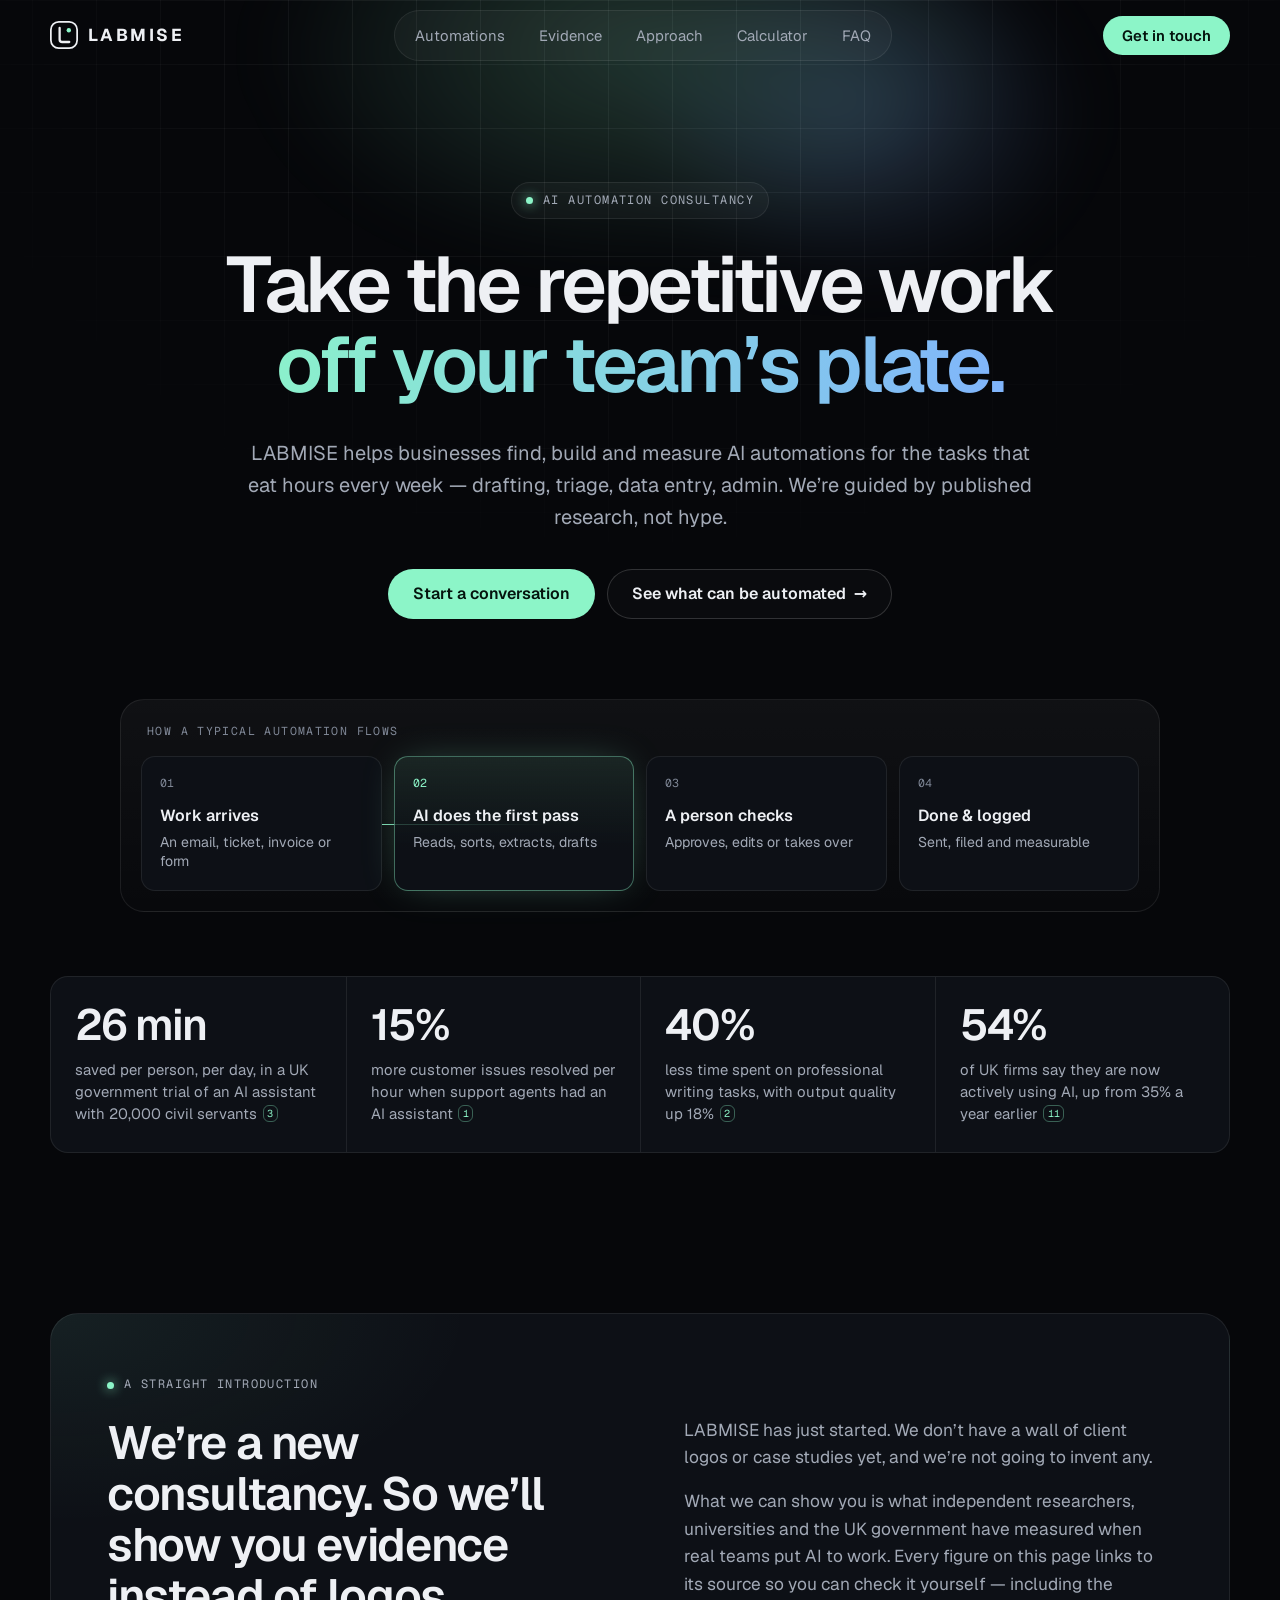
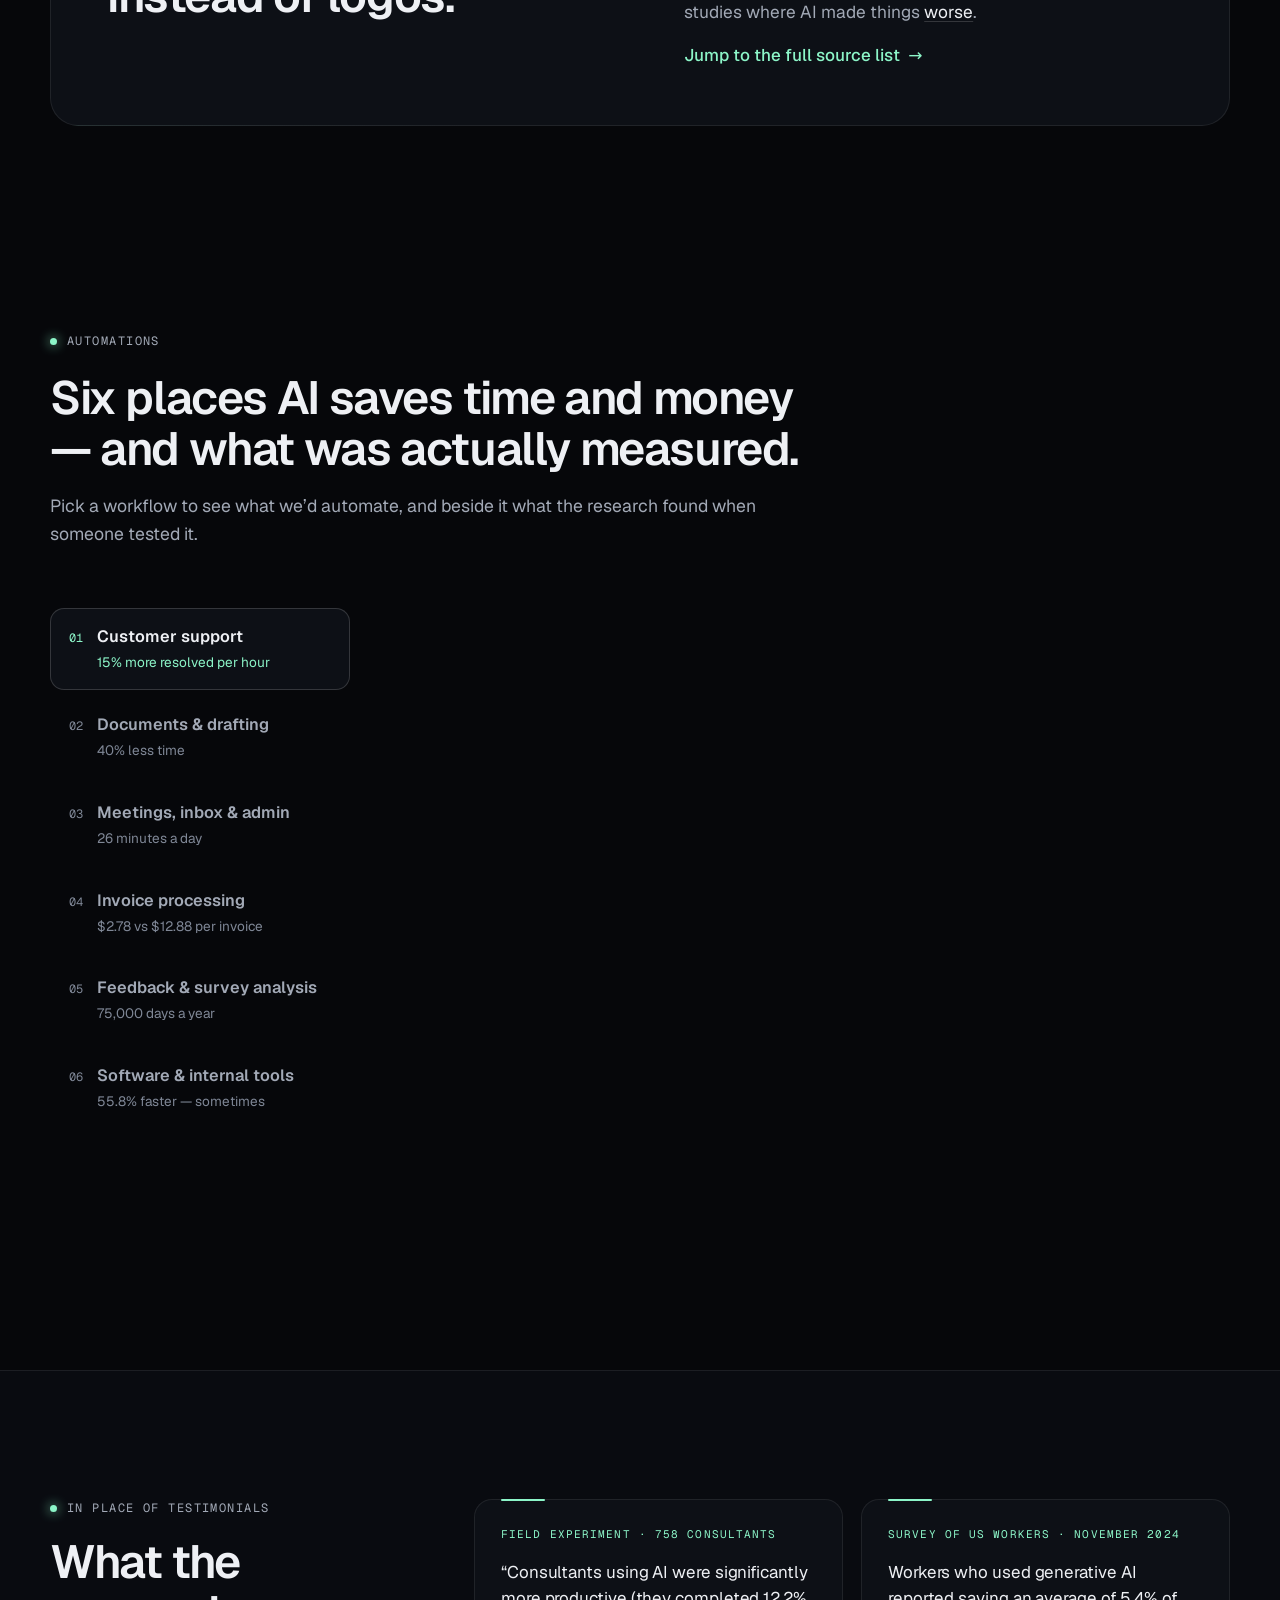
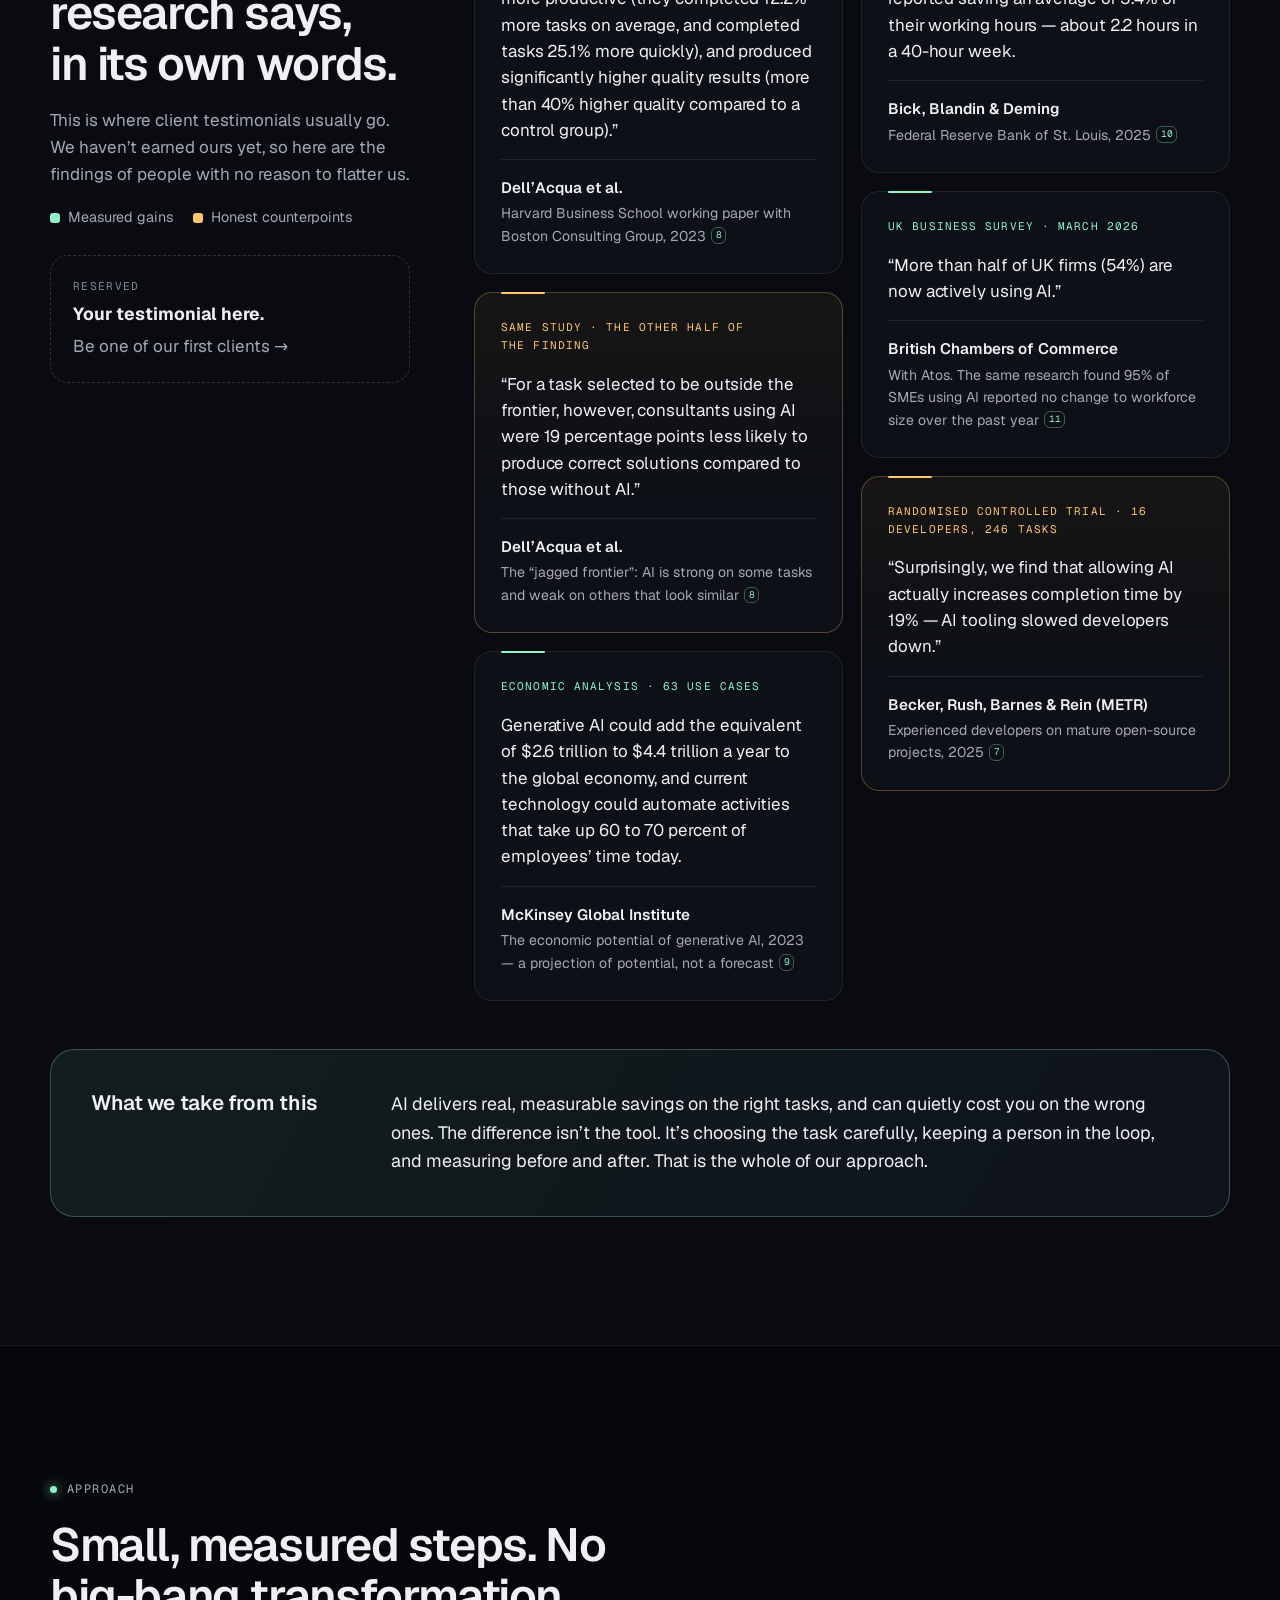
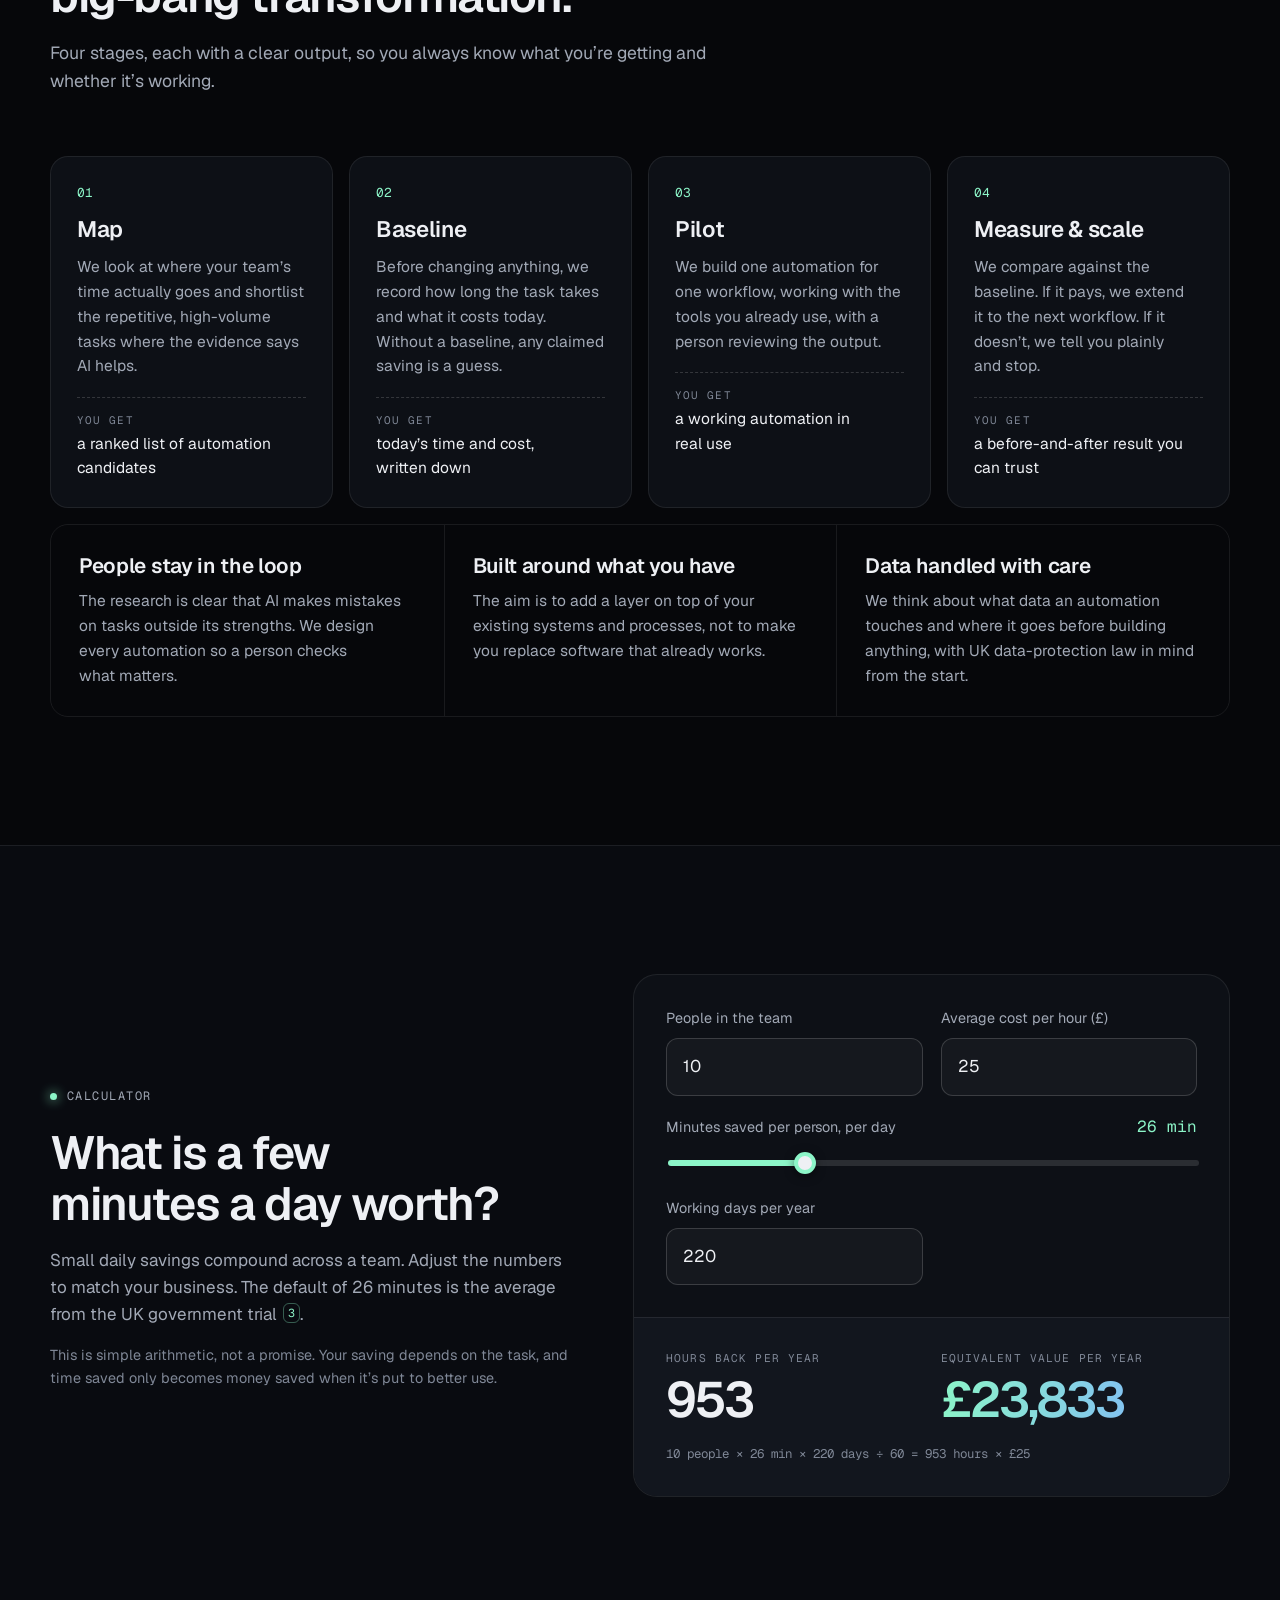
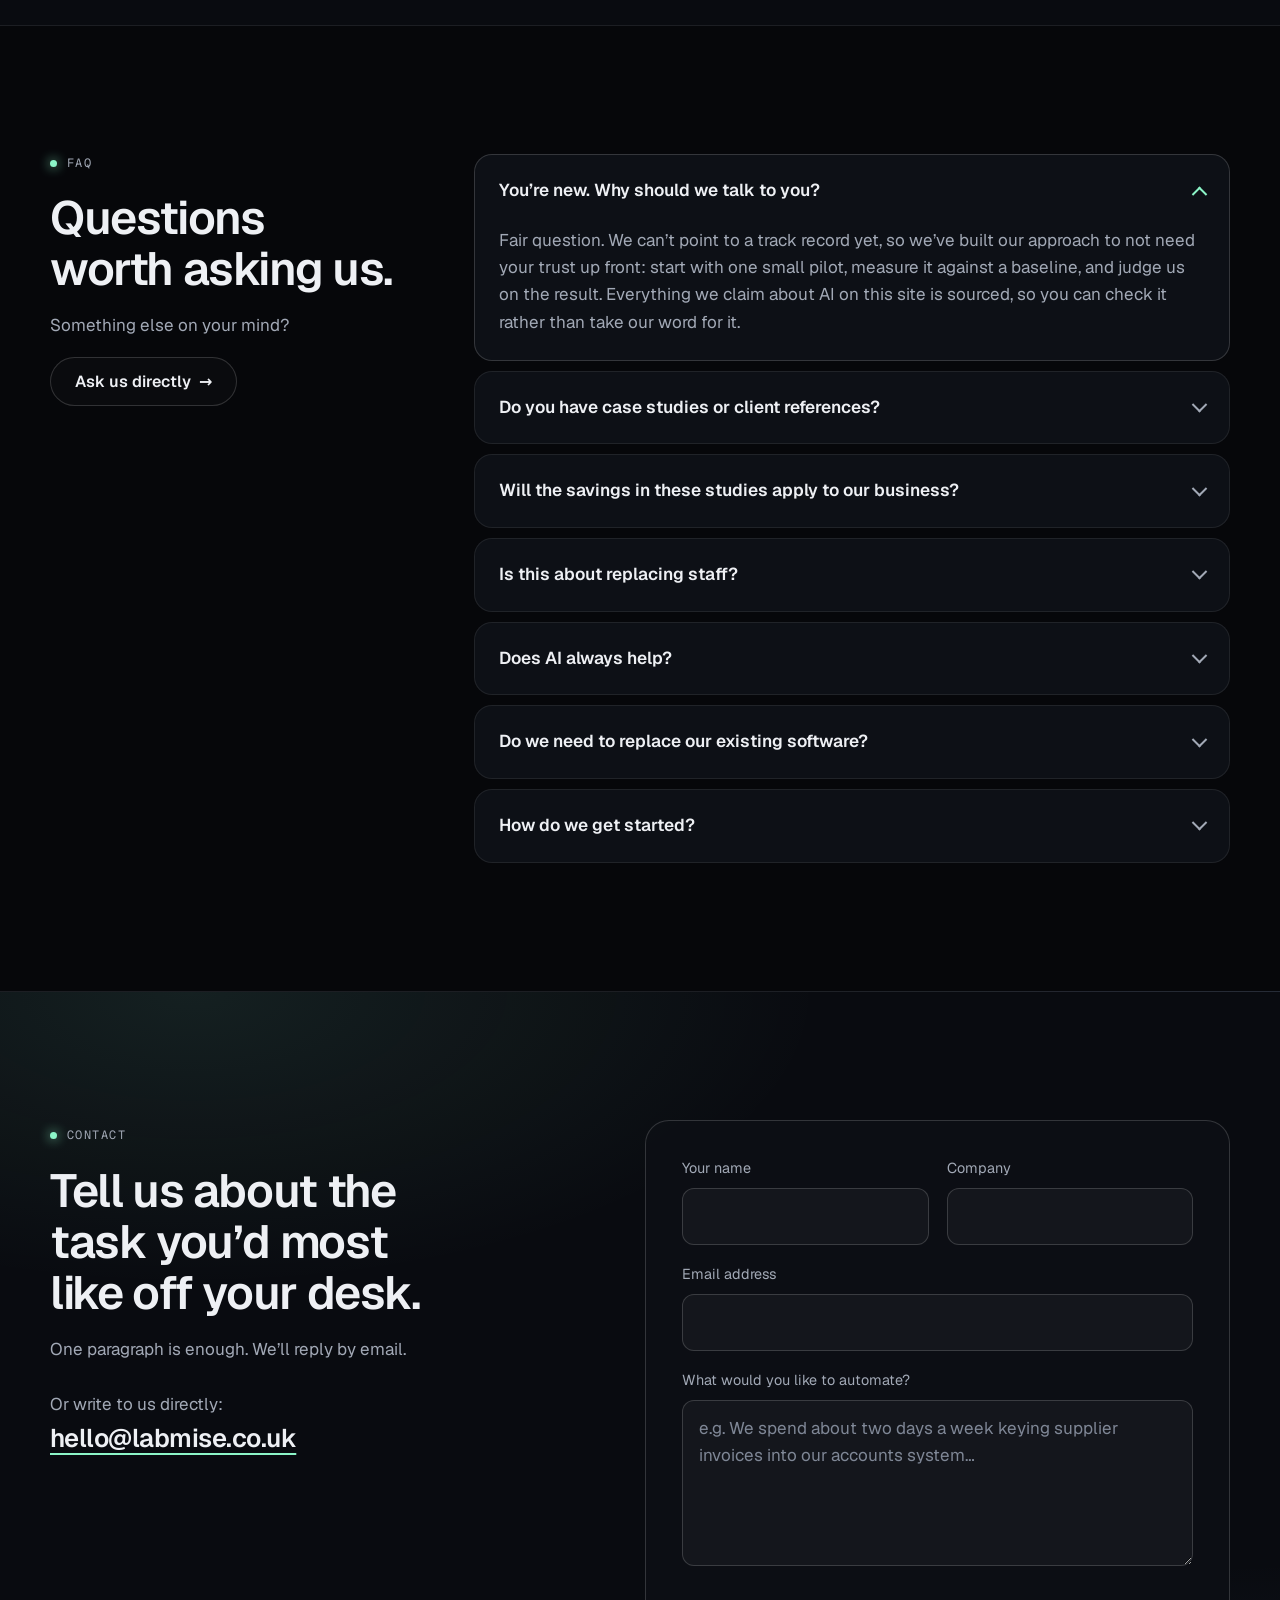
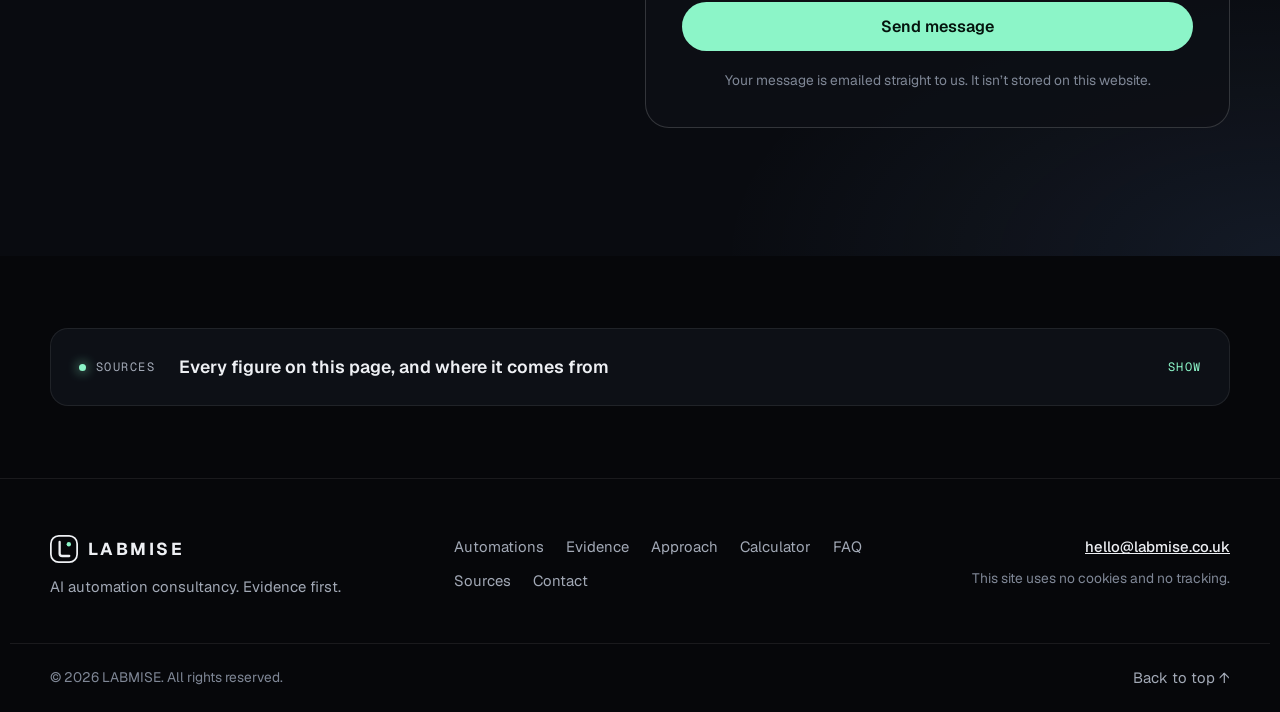
==== public/index.html @ c43495d3 "Deploy on Cloudflare Workers with a working contact form Move the site into public/, add a Worker th" ====
<!doctype html>
<html lang="en-GB" class="no-js">
<head>
  <meta charset="utf-8">
  <meta name="viewport" content="width=device-width, initial-scale=1">
  <title>LABMISE — AI automation consultancy</title>
  <meta name="description" content="LABMISE helps businesses find, build and measure AI automations for repetitive work. A new consultancy, guided by published research rather than hype.">
  <link rel="canonical" href="https://labmise.co.uk/">
  <meta name="theme-color" content="#06070a">

  <meta property="og:type" content="website">
  <meta property="og:site_name" content="LABMISE">
  <meta property="og:title" content="LABMISE — AI automation consultancy">
  <meta property="og:description" content="Find, build and measure AI automations for the repetitive work that slows your team down. Every figure on the site is linked to its source.">
  <meta property="og:url" content="https://labmise.co.uk/">
  <meta property="og:image" content="https://labmise.co.uk/assets/img/og.png">
  <meta name="twitter:card" content="summary_large_image">

  <link rel="icon" href="favicon.svg" type="image/svg+xml">
  <link rel="preload" href="assets/fonts/geist-latin-wght-normal.woff2" as="font" type="font/woff2" crossorigin>
  <link rel="stylesheet" href="assets/css/styles.css">
  <script>document.documentElement.className = 'js';</script>

  <script type="application/ld+json">
  {
    "@context": "https://schema.org",
    "@type": "ProfessionalService",
    "name": "LABMISE",
    "url": "https://labmise.co.uk/",
    "description": "AI automation consultancy.",
    "email": "hello@labmise.co.uk"
  }
  </script>
</head>
<body>
  <a class="skip" href="#main">Skip to content</a>

  <!-- ============ NAV ============ -->
  <header class="nav" id="top">
    <div class="nav__inner">
      <a class="logo" href="#top" aria-label="LABMISE home">
        <svg class="logo__mark" viewBox="0 0 32 32" aria-hidden="true">
          <rect x="1" y="1" width="30" height="30" rx="9" fill="none" stroke="currentColor" stroke-width="2"/>
          <path d="M11 8v13a3 3 0 0 0 3 3h8" fill="none" stroke="currentColor" stroke-width="2.6" stroke-linecap="round"/>
          <circle cx="21.5" cy="10.5" r="2.5" class="logo__dot"/>
        </svg>
        <span class="logo__word">LABMISE</span>
      </a>

      <nav class="nav__links" id="nav-links" aria-label="Main">
        <a href="#automations">Automations</a>
        <a href="#evidence">Evidence</a>
        <a href="#approach">Approach</a>
        <a href="#calculator">Calculator</a>
        <a href="#faq">FAQ</a>
        <a href="#book" data-booking-only hidden>Book a call</a>
        <a class="nav__cta-mobile" href="#contact">Get in touch</a>
      </nav>

      <a class="btn btn--primary btn--sm nav__cta" href="#contact">Get in touch</a>
      <button class="nav__toggle" type="button" aria-expanded="false" aria-controls="nav-links" aria-label="Open menu">
        <span></span><span></span>
      </button>
    </div>
  </header>

  <main id="main">

    <!-- ============ HERO ============ -->
    <section class="hero">
      <div class="hero__bg" aria-hidden="true">
        <div class="hero__grid"></div>
        <div class="hero__glow"></div>
      </div>

      <div class="wrap hero__content">
        <p class="eyebrow eyebrow--pill"><span class="dot"></span>AI automation consultancy</p>
        <h1>Take the repetitive work <span class="grad">off your team’s plate.</span></h1>
        <p class="hero__lede">LABMISE helps businesses find, build and measure AI automations for the tasks that eat hours every week — drafting, triage, data entry, admin. We’re guided by published research, not hype.</p>
        <div class="hero__actions">
          <a class="btn btn--primary" href="#contact">Start a conversation</a>
          <a class="btn btn--ghost" href="#automations">See what can be automated <span aria-hidden="true">→</span></a>
        </div>

        <!-- Concept diagram, not a product screenshot -->
        <figure class="flow" aria-label="How a typical automation flows">
          <figcaption class="flow__cap">How a typical automation flows</figcaption>
          <ol class="flow__steps">
            <li class="flow__step"><span class="flow__n">01</span><strong>Work arrives</strong><span>An email, ticket, invoice or form</span></li>
            <li class="flow__step flow__step--ai"><span class="flow__n">02</span><strong>AI does the first pass</strong><span>Reads, sorts, extracts, drafts</span></li>
            <li class="flow__step"><span class="flow__n">03</span><strong>A person checks</strong><span>Approves, edits or takes over</span></li>
            <li class="flow__step"><span class="flow__n">04</span><strong>Done &amp; logged</strong><span>Sent, filed and measurable</span></li>
          </ol>
        </figure>
      </div>

      <div class="wrap">
        <dl class="stats">
          <div class="stat">
            <dt>26 min</dt>
            <dd>saved per person, per day, in a UK government trial of an AI assistant with 20,000 civil servants <a class="ref" href="#src-3" aria-label="Source 3">3</a></dd>
          </div>
          <div class="stat">
            <dt>15%</dt>
            <dd>more customer issues resolved per hour when support agents had an AI assistant <a class="ref" href="#src-1" aria-label="Source 1">1</a></dd>
          </div>
          <div class="stat">
            <dt>40%</dt>
            <dd>less time spent on professional writing tasks, with output quality up 18% <a class="ref" href="#src-2" aria-label="Source 2">2</a></dd>
          </div>
          <div class="stat">
            <dt>54%</dt>
            <dd>of UK firms say they are now actively using AI, up from 35% a year earlier <a class="ref" href="#src-11" aria-label="Source 11">11</a></dd>
          </div>
        </dl>
      </div>
    </section>

    <!-- ============ HONEST INTRO ============ -->
    <section class="section section--tight" id="about">
      <div class="wrap">
        <div class="honest reveal">
          <p class="eyebrow"><span class="dot"></span>A straight introduction</p>
          <div class="honest__grid">
            <h2>We’re a new consultancy. So we’ll show you evidence instead of logos.</h2>
            <div class="honest__body">
              <p>LABMISE has just started. We don’t have a wall of client logos or case studies yet, and we’re not going to invent any.</p>
              <p>What we can show you is what independent researchers, universities and the UK government have measured when real teams put AI to work. Every figure on this page links to its source so you can check it yourself — including the studies where AI made things <em>worse</em>.</p>
              <a class="link-arrow" href="#sources">Jump to the full source list <span aria-hidden="true">→</span></a>
            </div>
          </div>
        </div>
      </div>
    </section>

    <!-- ============ AUTOMATIONS ============ -->
    <section class="section" id="automations">
      <div class="wrap">
        <header class="section__head reveal">
          <p class="eyebrow"><span class="dot"></span>Automations</p>
          <h2>Six places AI saves time and money — and what was actually measured.</h2>
          <p class="section__sub">Pick a workflow to see what we’d automate, and beside it what the research found when someone tested it.</p>
        </header>

        <div class="tabs reveal" data-tabs>
          <div class="tabs__list" role="tablist" aria-label="Automations">
            <button class="tab" role="tab" id="tab-support" aria-controls="panel-support" aria-selected="true">
              <span class="tab__n">01</span><span class="tab__t">Customer support</span><span class="tab__s">15% more resolved per hour</span>
            </button>
            <button class="tab" role="tab" id="tab-writing" aria-controls="panel-writing" aria-selected="false" tabindex="-1">
              <span class="tab__n">02</span><span class="tab__t">Documents &amp; drafting</span><span class="tab__s">40% less time</span>
            </button>
            <button class="tab" role="tab" id="tab-admin" aria-controls="panel-admin" aria-selected="false" tabindex="-1">
              <span class="tab__n">03</span><span class="tab__t">Meetings, inbox &amp; admin</span><span class="tab__s">26 minutes a day</span>
            </button>
            <button class="tab" role="tab" id="tab-finance" aria-controls="panel-finance" aria-selected="false" tabindex="-1">
              <span class="tab__n">04</span><span class="tab__t">Invoice processing</span><span class="tab__s">$2.78 vs $12.88 per invoice</span>
            </button>
            <button class="tab" role="tab" id="tab-feedback" aria-controls="panel-feedback" aria-selected="false" tabindex="-1">
              <span class="tab__n">05</span><span class="tab__t">Feedback &amp; survey analysis</span><span class="tab__s">75,000 days a year</span>
            </button>
            <button class="tab" role="tab" id="tab-software" aria-controls="panel-software" aria-selected="false" tabindex="-1">
              <span class="tab__n">06</span><span class="tab__t">Software &amp; internal tools</span><span class="tab__s">55.8% faster — sometimes</span>
            </button>
          </div>

          <div class="tabs__panels">

            <!-- 01 Support -->
            <article class="panel" role="tabpanel" id="panel-support" aria-labelledby="tab-support">
              <div class="panel__main">
                <h3>Support triage &amp; reply drafting</h3>
                <p>Incoming tickets and emails are sorted, routed to the right person and paired with a suggested reply drawn from your own knowledge base and past resolutions. Your agent reviews it and presses send.</p>
                <h4>What gets automated</h4>
                <ul class="ticks">
                  <li>Categorising and prioritising new tickets</li>
                  <li>Drafting replies from your documentation and previous answers</li>
                  <li>Summarising long threads when a case is handed over</li>
                  <li>Flagging anything that needs a human straight away</li>
                </ul>
                <h4>Where the saving comes from</h4>
                <p>More issues closed per hour by the same team, and new starters reaching the standard of experienced colleagues sooner, because the system surfaces what your best people already know.</p>
              </div>
              <aside class="evidence" aria-label="Research evidence">
                <p class="evidence__tag">Peer-reviewed study · 5,172 support agents</p>
                <p class="evidence__num">15%</p>
                <p class="evidence__what">more issues resolved per hour</p>
                <blockquote>“Access to AI assistance increases worker productivity, as measured by issues resolved per hour, by 15% on average, with substantial heterogeneity across workers.”</blockquote>
                <p class="evidence__cite">Brynjolfsson, Li &amp; Raymond, <cite>Generative AI at Work</cite>, Quarterly Journal of Economics, 2025 <a class="ref" href="#src-1">1</a></p>
                <p class="evidence__caveat"><strong>Worth knowing:</strong> the gains were uneven. The earlier working paper reported a 34% improvement for novice and lower-skilled agents, while the most experienced agents gained little.</p>
              </aside>
            </article>

            <!-- 02 Writing -->
            <article class="panel" role="tabpanel" id="panel-writing" aria-labelledby="tab-writing" hidden>
              <div class="panel__main">
                <h3>Document, report &amp; email drafting</h3>
                <p>First drafts of proposals, reports, policies, job adverts and customer emails are generated from your templates, notes and data. Your people edit and approve instead of starting from a blank page.</p>
                <h4>What gets automated</h4>
                <ul class="ticks">
                  <li>First drafts written in your house style and structure</li>
                  <li>Turning rough notes or bullet points into finished prose</li>
                  <li>Rewriting one document for different audiences</li>
                  <li>Proofreading, tightening and consistency checks</li>
                </ul>
                <h4>Where the saving comes from</h4>
                <p>Time moves from producing a first draft to improving it. In the study opposite, people finished faster <em>and</em> independent graders rated the work higher.</p>
              </div>
              <aside class="evidence" aria-label="Research evidence">
                <p class="evidence__tag">Peer-reviewed experiment · 453 professionals</p>
                <p class="evidence__num">40%</p>
                <p class="evidence__what">less time on writing tasks</p>
                <blockquote>“Access to the assistive chatbot ChatGPT decreased the time it took workers to complete the tasks by 40 percent, and output quality rose by 18 percent.”</blockquote>
                <p class="evidence__cite">MIT News, summarising Noy &amp; Zhang, <cite>Science</cite>, 2023 <a class="ref" href="#src-2">2</a></p>
                <p class="evidence__caveat"><strong>Worth knowing:</strong> the tasks were short, self-contained pieces of 20–30 minutes. Work that needs careful fact-checking will see smaller gains.</p>
              </aside>
            </article>

            <!-- 03 Admin -->
            <article class="panel" role="tabpanel" id="panel-admin" aria-labelledby="tab-admin" hidden>
              <div class="panel__main">
                <h3>Meetings, inbox &amp; everyday admin</h3>
                <p>The small tasks that fill a working day: writing up meetings, catching up on long email threads, updating records, finding the right document. Individually minor, collectively hours a week.</p>
                <h4>What gets automated</h4>
                <ul class="ticks">
                  <li>Meeting notes, decisions and action lists</li>
                  <li>Summaries of long emails and document chains</li>
                  <li>Routine record updates and status reports</li>
                  <li>Searching across files for the answer to a question</li>
                </ul>
                <h4>Where the saving comes from</h4>
                <p>A little time back for every person, every day. In the government trial opposite, 26 minutes a day added up to roughly 13 working days per person over a year.</p>
              </div>
              <aside class="evidence" aria-label="Research evidence">
                <p class="evidence__tag">UK government trial · 20,000 civil servants</p>
                <p class="evidence__num">26 min</p>
                <p class="evidence__what">saved per person, per day</p>
                <blockquote>“Trial participants saved an average of 26 minutes a day when using M365 Copilot.”</blockquote>
                <p class="evidence__cite">Government Digital Service, <cite>Microsoft 365 Copilot Experiment: Cross-Government Findings Report</cite>, 2025 <a class="ref" href="#src-3">3</a></p>
                <p class="evidence__caveat"><strong>Worth knowing:</strong> savings were self-reported, and 17% of users noticed no clear time saving at all. More than a third saved over half an hour a day.</p>
              </aside>
            </article>

            <!-- 04 Finance -->
            <article class="panel" role="tabpanel" id="panel-finance" aria-labelledby="tab-finance" hidden>
              <div class="panel__main">
                <h3>Invoice &amp; accounts-payable processing</h3>
                <p>Invoices arriving as PDFs, scans or emails are read automatically, matched against purchase orders and routed for approval. People deal with the exceptions rather than keying in every line.</p>
                <h4>What gets automated</h4>
                <ul class="ticks">
                  <li>Capturing and extracting invoice data</li>
                  <li>Matching invoices to purchase orders and receipts</li>
                  <li>Routing approvals to the right person</li>
                  <li>Flagging duplicates, mismatches and missing details</li>
                </ul>
                <h4>Where the saving comes from</h4>
                <p>Lower cost per invoice and far shorter cycle times, which also means fewer late-payment problems and a clearer view of cash going out.</p>
              </div>
              <aside class="evidence" aria-label="Research evidence">
                <p class="evidence__tag">Industry benchmark · accounts payable</p>
                <p class="evidence__num">$2.78</p>
                <p class="evidence__what">per invoice at the most automated teams, versus $12.88 elsewhere</p>
                <blockquote class="plain">The best-performing accounts-payable teams process an invoice in 3.1 days for $2.78. Everyone else averages 17.4 days and $12.88.</blockquote>
                <p class="evidence__cite">Ardent Partners, <cite>AP Metrics that Matter in 2025</cite>, as reported by ERP Today <a class="ref" href="#src-4">4</a></p>
                <p class="evidence__caveat"><strong>Worth knowing:</strong> this is a US benchmark comparing teams by how automated they are overall, not a controlled trial of AI. It shows the size of the gap, not a guaranteed result.</p>
              </aside>
            </article>

            <!-- 05 Feedback -->
            <article class="panel" role="tabpanel" id="panel-feedback" aria-labelledby="tab-feedback" hidden>
              <div class="panel__main">
                <h3>Feedback, survey &amp; free-text analysis</h3>
                <p>Thousands of open-text responses — surveys, reviews, complaints, consultation replies — grouped into themes, counted and summarised with representative quotes. An analyst checks the themes rather than reading every line.</p>
                <h4>What gets automated</h4>
                <ul class="ticks">
                  <li>Reading and tagging every response</li>
                  <li>Grouping responses into themes and counting them</li>
                  <li>Pulling out representative quotes</li>
                  <li>Producing a first-draft summary for review</li>
                </ul>
                <h4>Where the saving comes from</h4>
                <p>Days of manual reading become hours of checking, and you can afford to analyse feedback you’d otherwise only sample.</p>
              </div>
              <aside class="evidence" aria-label="Research evidence">
                <p class="evidence__tag">UK government estimate · “Consult” tool</p>
                <p class="evidence__num">75,000</p>
                <p class="evidence__what">days of manual analysis a year</p>
                <blockquote>“Across the 500 consultations the government runs annually, the tool could help save officials from around 75,000 days of analysis every year, which costs the government £20 million in staffing costs.”</blockquote>
                <p class="evidence__cite">Department for Science, Innovation and Technology, press release, 14 May 2025 <a class="ref" href="#src-5">5</a></p>
                <p class="evidence__caveat"><strong>Worth knowing:</strong> this is the government’s own estimate for a tool that was still being trialled, not an audited saving.</p>
              </aside>
            </article>

            <!-- 06 Software -->
            <article class="panel" role="tabpanel" id="panel-software" aria-labelledby="tab-software" hidden>
              <div class="panel__main">
                <h3>Software &amp; internal tools</h3>
                <p>AI coding assistants for the scripts, integrations, dashboards and small internal tools that connect your systems — the glue work that never quite reaches the top of the list.</p>
                <h4>What gets automated</h4>
                <ul class="ticks">
                  <li>Boilerplate, scaffolding and routine code</li>
                  <li>Scripts that move data between systems</li>
                  <li>Tests and documentation</li>
                  <li>Explaining unfamiliar or inherited code</li>
                </ul>
                <h4>Where the saving comes from</h4>
                <p>Well-defined, self-contained tasks get built faster. The evidence opposite is deliberately two-sided: on large, mature codebases, experienced developers were slowed down.</p>
              </div>
              <aside class="evidence" aria-label="Research evidence">
                <p class="evidence__tag">Controlled experiment · GitHub Copilot</p>
                <p class="evidence__num">55.8%</p>
                <p class="evidence__what">faster on a defined coding task</p>
                <blockquote>“The treatment group, with access to the AI pair programmer, completed the task 55.8% faster than the control group.”</blockquote>
                <p class="evidence__cite">Peng, Kalliamvakou, Cihon &amp; Demirer, 2023 <a class="ref" href="#src-6">6</a></p>
                <p class="evidence__caveat evidence__caveat--warn"><strong>The counterpoint:</strong> a 2025 randomised trial of 16 experienced open-source developers working in their own mature projects found AI tools made them 19% <em>slower</em> <a class="ref" href="#src-7">7</a>. Context decides the result.</p>
              </aside>
            </article>

          </div>
        </div>
      </div>
    </section>

    <!-- ============ EVIDENCE (testimonial stand-ins) ============ -->
    <section class="section section--alt" id="evidence">
      <div class="wrap evidence-layout">
        <div class="evidence-layout__side reveal">
          <p class="eyebrow"><span class="dot"></span>In place of testimonials</p>
          <h2>What the research says, in its own words.</h2>
          <p>This is where client testimonials usually go. We haven’t earned ours yet, so here are the findings of people with no reason to flatter us.</p>

          <ul class="legend">
            <li><span class="legend__sw legend__sw--pos"></span>Measured gains</li>
            <li><span class="legend__sw legend__sw--warn"></span>Honest counterpoints</li>
          </ul>

          <!-- TESTIMONIAL SLOT: when you have a client quote, copy a .quote card
               from the right-hand column, replace the text, and add it at the top. -->
          <a class="slot" href="#contact">
            <span class="slot__label">Reserved</span>
            <strong>Your testimonial here.</strong>
            <span>Be one of our first clients <span aria-hidden="true">→</span></span>
          </a>
        </div>

        <div class="quotes">
          <figure class="quote reveal">
            <p class="quote__tag">Field experiment · 758 consultants</p>
            <blockquote>“Consultants using AI were significantly more productive (they completed 12.2% more tasks on average, and completed tasks 25.1% more quickly), and produced significantly higher quality results (more than 40% higher quality compared to a control group).”</blockquote>
            <figcaption>
              <strong>Dell’Acqua et al.</strong>
              <span>Harvard Business School working paper with Boston Consulting Group, 2023 <a class="ref" href="#src-8">8</a></span>
            </figcaption>
          </figure>

          <figure class="quote quote--warn reveal">
            <p class="quote__tag">Same study · the other half of the finding</p>
            <blockquote>“For a task selected to be outside the frontier, however, consultants using AI were 19 percentage points less likely to produce correct solutions compared to those without AI.”</blockquote>
            <figcaption>
              <strong>Dell’Acqua et al.</strong>
              <span>The “jagged frontier”: AI is strong on some tasks and weak on others that look similar <a class="ref" href="#src-8">8</a></span>
            </figcaption>
          </figure>

          <figure class="quote reveal">
            <p class="quote__tag">Economic analysis · 63 use cases</p>
            <blockquote class="plain">Generative AI could add the equivalent of $2.6 trillion to $4.4 trillion a year to the global economy, and current technology could automate activities that take up 60 to 70 percent of employees’ time today.</blockquote>
            <figcaption>
              <strong>McKinsey Global Institute</strong>
              <span>The economic potential of generative AI, 2023 — a projection of potential, not a forecast <a class="ref" href="#src-9">9</a></span>
            </figcaption>
          </figure>

          <figure class="quote reveal">
            <p class="quote__tag">Survey of US workers · November 2024</p>
            <blockquote class="plain">Workers who used generative AI reported saving an average of 5.4% of their working hours — about 2.2 hours in a 40-hour week.</blockquote>
            <figcaption>
              <strong>Bick, Blandin &amp; Deming</strong>
              <span>Federal Reserve Bank of St. Louis, 2025 <a class="ref" href="#src-10">10</a></span>
            </figcaption>
          </figure>

          <figure class="quote reveal">
            <p class="quote__tag">UK business survey · March 2026</p>
            <blockquote>“More than half of UK firms (54%) are now actively using AI.”</blockquote>
            <figcaption>
              <strong>British Chambers of Commerce</strong>
              <span>With Atos. The same research found 95% of SMEs using AI reported no change to workforce size over the past year <a class="ref" href="#src-11">11</a></span>
            </figcaption>
          </figure>

          <figure class="quote quote--warn reveal">
            <p class="quote__tag">Randomised controlled trial · 16 developers, 246 tasks</p>
            <blockquote>“Surprisingly, we find that allowing AI actually increases completion time by 19% — AI tooling slowed developers down.”</blockquote>
            <figcaption>
              <strong>Becker, Rush, Barnes &amp; Rein (METR)</strong>
              <span>Experienced developers on mature open-source projects, 2025 <a class="ref" href="#src-7">7</a></span>
            </figcaption>
          </figure>
        </div>
      </div>

      <div class="wrap">
        <div class="takeaway reveal">
          <h3>What we take from this</h3>
          <p>AI delivers real, measurable savings on the right tasks, and can quietly cost you on the wrong ones. The difference isn’t the tool. It’s choosing the task carefully, keeping a person in the loop, and measuring before and after. That is the whole of our approach.</p>
        </div>
      </div>
    </section>

    <!-- ============ APPROACH ============ -->
    <section class="section" id="approach">
      <div class="wrap">
        <header class="section__head reveal">
          <p class="eyebrow"><span class="dot"></span>Approach</p>
          <h2>Small, measured steps. No big-bang transformation.</h2>
          <p class="section__sub">Four stages, each with a clear output, so you always know what you’re getting and whether it’s working.</p>
        </header>

        <ol class="steps">
          <li class="step reveal">
            <span class="step__n">01</span>
            <h3>Map</h3>
            <p>We look at where your team’s time actually goes and shortlist the repetitive, high-volume tasks where the evidence says AI helps.</p>
            <p class="step__out"><span>You get</span> a ranked list of automation candidates</p>
          </li>
          <li class="step reveal">
            <span class="step__n">02</span>
            <h3>Baseline</h3>
            <p>Before changing anything, we record how long the task takes and what it costs today. Without a baseline, any claimed saving is a guess.</p>
            <p class="step__out"><span>You get</span> today’s time and cost, written down</p>
          </li>
          <li class="step reveal">
            <span class="step__n">03</span>
            <h3>Pilot</h3>
            <p>We build one automation for one workflow, working with the tools you already use, with a person reviewing the output.</p>
            <p class="step__out"><span>You get</span> a working automation in real use</p>
          </li>
          <li class="step reveal">
            <span class="step__n">04</span>
            <h3>Measure &amp; scale</h3>
            <p>We compare against the baseline. If it pays, we extend it to the next workflow. If it doesn’t, we tell you plainly and stop.</p>
            <p class="step__out"><span>You get</span> a before-and-after result you can trust</p>
          </li>
        </ol>

        <div class="principles">
          <div class="principle reveal">
            <h3>People stay in the loop</h3>
            <p>The research is clear that AI makes mistakes on tasks outside its strengths. We design every automation so a person checks what matters.</p>
          </div>
          <div class="principle reveal">
            <h3>Built around what you have</h3>
            <p>The aim is to add a layer on top of your existing systems and processes, not to make you replace software that already works.</p>
          </div>
          <div class="principle reveal">
            <h3>Data handled with care</h3>
            <p>We think about what data an automation touches and where it goes before building anything, with UK data-protection law in mind from the start.</p>
          </div>
        </div>
      </div>
    </section>

    <!-- ============ CALCULATOR ============ -->
    <section class="section section--alt" id="calculator">
      <div class="wrap calc-layout">
        <div class="reveal">
          <p class="eyebrow"><span class="dot"></span>Calculator</p>
          <h2>What is a few minutes a day worth?</h2>
          <p>Small daily savings compound across a team. Adjust the numbers to match your business. The default of 26 minutes is the average from the UK government trial <a class="ref" href="#src-3">3</a>.</p>
          <p class="note">This is simple arithmetic, not a promise. Your saving depends on the task, and time saved only becomes money saved when it’s put to better use.</p>
        </div>

        <form class="calc reveal" id="calc" novalidate>
          <div class="calc__inputs">
            <label class="field">
              <span>People in the team</span>
              <input type="number" id="c-people" inputmode="numeric" min="1" max="100000" value="10">
            </label>
            <label class="field">
              <span>Average cost per hour (£)</span>
              <input type="number" id="c-rate" inputmode="decimal" min="0" max="10000" step="0.5" value="25">
            </label>
            <label class="field field--range">
              <span>Minutes saved per person, per day <output id="c-min-out" for="c-min">26</output></span>
              <input type="range" id="c-min" min="5" max="90" step="1" value="26">
            </label>
            <label class="field">
              <span>Working days per year</span>
              <input type="number" id="c-days" inputmode="numeric" min="1" max="366" value="220">
            </label>
          </div>
          <div class="calc__result" aria-live="polite">
            <div>
              <span class="calc__label">Hours back per year</span>
              <strong id="c-hours">953</strong>
            </div>
            <div>
              <span class="calc__label">Equivalent value per year</span>
              <strong id="c-value" class="grad">£23,833</strong>
            </div>
            <p class="calc__formula" id="c-formula">10 people × 26 min × 220 days ÷ 60 = 953 hours × £25</p>
          </div>
        </form>
      </div>
    </section>

    <!-- ============ FAQ ============ -->
    <section class="section" id="faq">
      <div class="wrap faq-layout">
        <header class="reveal">
          <p class="eyebrow"><span class="dot"></span>FAQ</p>
          <h2>Questions worth asking us.</h2>
          <p>Something else on your mind?</p>
          <a class="btn btn--ghost" href="#contact">Ask us directly <span aria-hidden="true">→</span></a>
        </header>

        <div class="faq reveal">
          <details open>
            <summary>You’re new. Why should we talk to you?</summary>
            <p>Fair question. We can’t point to a track record yet, so we’ve built our approach to not need your trust up front: start with one small pilot, measure it against a baseline, and judge us on the result. Everything we claim about AI on this site is sourced, so you can check it rather than take our word for it.</p>
          </details>
          <details>
            <summary>Do you have case studies or client references?</summary>
            <p>Not yet. LABMISE has only just started, and we won’t publish invented or anonymised “success stories”. When we have real client results, they’ll appear here with the client’s permission.</p>
          </details>
          <details>
            <summary>Will the savings in these studies apply to our business?</summary>
            <p>Not automatically. The figures come from specific teams doing specific tasks, and results vary widely, even within the same study. That is why we record a baseline first and measure your own before-and-after rather than quoting someone else’s number.</p>
          </details>
          <details>
            <summary>Is this about replacing staff?</summary>
            <p>The studies we cite measured people working <em>with</em> AI: the same team getting through more, or getting time back. In the British Chambers of Commerce’s 2026 research, 95% of SMEs using AI said it had not changed the size of their workforce over the past year <a class="ref" href="#src-11">11</a>. How you use the time saved is your decision.</p>
          </details>
          <details>
            <summary>Does AI always help?</summary>
            <p>No, and anyone who says so hasn’t read the research. One trial found experienced developers were 19% slower with AI tools <a class="ref" href="#src-7">7</a>; another found consultants were more likely to get a task wrong when it fell outside what AI does well <a class="ref" href="#src-8">8</a>. Picking the right task matters more than picking the right tool.</p>
          </details>
          <details>
            <summary>Do we need to replace our existing software?</summary>
            <p>That isn’t the goal. We aim to work with the systems you already have and add automation on top. If something can’t be done sensibly with your current setup, we’ll say so before any work starts.</p>
          </details>
          <details>
            <summary>How do we get started?</summary>
            <p>Send us a message describing the task that takes up the most time in your business. We’ll come back to you to talk through whether it’s a good candidate for automation.</p>
          </details>
        </div>
      </div>
    </section>

    <!-- ============ CONTACT ============ -->
    <section class="section section--cta" id="contact">
      <div class="wrap contact-layout">
        <div class="reveal">
          <p class="eyebrow"><span class="dot"></span>Contact</p>
          <h2>Tell us about the task you’d most like off your desk.</h2>
          <p>One paragraph is enough. We’ll reply by email.</p>
          <p class="contact__email">Or write to us directly:<br><a href="mailto:hello@labmise.co.uk">hello@labmise.co.uk</a></p>
          <p data-booking-only hidden><a class="link-arrow" href="#book">Or book a call <span aria-hidden="true">→</span></a></p>
        </div>

        <!-- Turnstile spam check: paste the SITE key into data-turnstile-sitekey to switch it on
             (and set the TURNSTILE_SECRET secret on the Worker). Leave empty to keep it off. -->
        <form class="form reveal" id="contact-form" action="/api/contact" method="post" data-turnstile-sitekey="">
          <div class="hp" aria-hidden="true">
            <label>Leave this field empty <input type="text" name="website" tabindex="-1" autocomplete="off"></label>
          </div>
          <div class="form__row">
            <label class="field">
              <span>Your name</span>
              <input type="text" name="name" id="f-name" autocomplete="name" required>
            </label>
            <label class="field">
              <span>Company</span>
              <input type="text" name="company" id="f-company" autocomplete="organization">
            </label>
          </div>
          <label class="field">
            <span>Email address</span>
            <input type="email" name="email" id="f-email" autocomplete="email" required>
          </label>
          <label class="field">
            <span>What would you like to automate?</span>
            <textarea name="message" id="f-message" rows="5" required placeholder="e.g. We spend about two days a week keying supplier invoices into our accounts system…"></textarea>
          </label>
          <div id="turnstile-slot"></div>
          <button class="btn btn--primary btn--block" type="submit">Send message</button>
          <p class="form__note" id="form-note" role="status" aria-live="polite">Your message is emailed straight to us. It isn’t stored on this website.</p>
        </form>
      </div>
    </section>

    <!-- ============ BOOKING ============
         Hidden until a booking link is set. Paste your Cal.com or Calendly link into
         data-booking-url below (e.g. https://cal.com/yourname/intro) and this section,
         plus the "Book a call" links, appear automatically. -->
    <section class="section section--alt" id="book" data-booking-url="" hidden>
      <div class="wrap booking-layout">
        <div class="reveal">
          <p class="eyebrow"><span class="dot"></span>Book a call</p>
          <h2>Prefer to talk it through?</h2>
          <p>Pick a time that suits you and we’ll talk about the task you’d like to automate.</p>
          <p class="note">The calendar is provided by a third-party booking service and only loads when you open it.</p>
        </div>
        <div class="booking reveal">
          <div class="booking__frame" id="booking-frame">
            <button class="btn btn--primary" type="button" id="booking-load">Show available times</button>
            <a class="link-arrow" id="booking-link" href="#" target="_blank" rel="noopener">Or open the booking page in a new tab <span aria-hidden="true">→</span></a>
          </div>
        </div>
      </div>
    </section>

    <!-- ============ SOURCES ============ -->
    <section class="section section--tight" id="sources">
      <div class="wrap">
        <details class="sources">
          <summary><span class="eyebrow"><span class="dot"></span>Sources</span><span class="sources__title">Every figure on this page, and where it comes from</span></summary>
          <ol class="sources__list">
            <li id="src-1">Brynjolfsson, E., Li, D. &amp; Raymond, L. <em>Generative AI at Work.</em> The Quarterly Journal of Economics, 2025. <a href="https://arxiv.org/abs/2304.11771" rel="noopener">arxiv.org/abs/2304.11771</a>. The 34% figure for novice agents is from the 2023 working-paper version: <a href="https://www.nber.org/papers/w31161" rel="noopener">NBER Working Paper 31161</a>.</li>
            <li id="src-2">Noy, S. &amp; Zhang, W. <em>Experimental evidence on the productivity effects of generative artificial intelligence.</em> Science 381(6654), 2023. <a href="https://doi.org/10.1126/science.adh2586" rel="noopener">doi.org/10.1126/science.adh2586</a>. Summary and quotation: <a href="https://news.mit.edu/2023/study-finds-chatgpt-boosts-worker-productivity-writing-0714" rel="noopener">MIT News, 14 July 2023</a>.</li>
            <li id="src-3">Government Digital Service. <em>Microsoft 365 Copilot Experiment: Cross-Government Findings Report.</em> June 2025. <a href="https://www.gov.uk/government/publications/microsoft-365-copilot-experiment-cross-government-findings-report/microsoft-365-copilot-experiment-cross-government-findings-report-html" rel="noopener">gov.uk</a>. See also the <a href="https://www.gov.uk/government/news/landmark-government-trial-shows-ai-could-save-civil-servants-nearly-2-weeks-a-year" rel="noopener">press release of 2 June 2025</a>.</li>
            <li id="src-4">Ardent Partners. <em>AP Metrics that Matter in 2025.</em> Figures as reported by <a href="https://erp.today/why-ap-workflow-automation-still-leaves-finance-teams-doing-manual-work/" rel="noopener">ERP Today</a>.</li>
            <li id="src-5">Department for Science, Innovation and Technology. <em>Government-built “Humphrey” AI tool reviews responses to consultation for first time in bid to save millions.</em> Press release, 14 May 2025. <a href="https://www.gov.uk/government/news/government-built-humphrey-ai-tool-reviews-responses-to-consultation-for-first-time-in-bid-to-save-millions" rel="noopener">gov.uk</a>.</li>
            <li id="src-6">Peng, S., Kalliamvakou, E., Cihon, P. &amp; Demirer, M. <em>The Impact of AI on Developer Productivity: Evidence from GitHub Copilot.</em> 2023. <a href="https://arxiv.org/abs/2302.06590" rel="noopener">arxiv.org/abs/2302.06590</a>.</li>
            <li id="src-7">Becker, J., Rush, N., Barnes, E. &amp; Rein, D. <em>Measuring the Impact of Early-2025 AI on Experienced Open-Source Developer Productivity.</em> METR, 2025. <a href="https://arxiv.org/abs/2507.09089" rel="noopener">arxiv.org/abs/2507.09089</a>.</li>
            <li id="src-8">Dell’Acqua, F. et al. <em>Navigating the Jagged Technological Frontier: Field Experimental Evidence of the Effects of AI on Knowledge Worker Productivity and Quality.</em> Harvard Business School Working Paper 24-013, 2023. <a href="https://ssrn.com/abstract=4573321" rel="noopener">ssrn.com/abstract=4573321</a>.</li>
            <li id="src-9">McKinsey Global Institute. <em>The economic potential of generative AI: The next productivity frontier.</em> June 2023. <a href="https://www.mckinsey.com/capabilities/tech-and-ai/our-insights/the-economic-potential-of-generative-ai-the-next-productivity-frontier" rel="noopener">mckinsey.com</a>.</li>
            <li id="src-10">Bick, A., Blandin, A. &amp; Deming, D. <em>The Impact of Generative AI on Work Productivity.</em> Federal Reserve Bank of St. Louis, On the Economy, 27 February 2025. <a href="https://www.stlouisfed.org/on-the-economy/2025/feb/impact-generative-ai-work-productivity" rel="noopener">stlouisfed.org</a>.</li>
            <li id="src-11">British Chambers of Commerce, with Atos. <em>Half of SMEs using AI — with limited headcount impact so far.</em> 18 March 2026. <a href="https://www.britishchambers.org.uk/news/2026/03/half-of-smes-using-ai-with-limited-headcount-impact-so-far/" rel="noopener">britishchambers.org.uk</a>.</li>
          </ol>
          <p class="sources__note">Quotations are reproduced from the sources above. Figures describe the teams and tasks in each study and are not a prediction of results for any other organisation.</p>
        </details>
      </div>
    </section>
  </main>

  <!-- ============ FOOTER ============ -->
  <footer class="footer">
    <div class="wrap footer__inner">
      <div class="footer__brand">
        <a class="logo" href="#top" aria-label="LABMISE home">
          <svg class="logo__mark" viewBox="0 0 32 32" aria-hidden="true">
            <rect x="1" y="1" width="30" height="30" rx="9" fill="none" stroke="currentColor" stroke-width="2"/>
            <path d="M11 8v13a3 3 0 0 0 3 3h8" fill="none" stroke="currentColor" stroke-width="2.6" stroke-linecap="round"/>
            <circle cx="21.5" cy="10.5" r="2.5" class="logo__dot"/>
          </svg>
          <span class="logo__word">LABMISE</span>
        </a>
        <p>AI automation consultancy. Evidence first.</p>
      </div>
      <nav class="footer__nav" aria-label="Footer">
        <a href="#automations">Automations</a>
        <a href="#evidence">Evidence</a>
        <a href="#approach">Approach</a>
        <a href="#calculator">Calculator</a>
        <a href="#faq">FAQ</a>
        <a href="#sources">Sources</a>
        <a href="#contact">Contact</a>
      </nav>
      <div class="footer__contact">
        <a href="mailto:hello@labmise.co.uk">hello@labmise.co.uk</a>
        <p>This site uses no cookies and no tracking.</p>
      </div>
    </div>
    <div class="wrap footer__base">
      <p>© <span id="year">2026</span> LABMISE. All rights reserved.</p>
      <a href="#top">Back to top ↑</a>
    </div>
  </footer>

  <script src="assets/js/main.js" defer></script>
</body>
</html>
---- public/assets/css/styles.css ----
/* LABMISE — styles
   -------------------------------------------------- */

@font-face {
  font-family: "Geist";
  src: url("../fonts/geist-latin-wght-normal.woff2") format("woff2");
  font-weight: 100 900;
  font-style: normal;
  font-display: swap;
}
@font-face {
  font-family: "Geist Mono";
  src: url("../fonts/geist-mono-latin-wght-normal.woff2") format("woff2");
  font-weight: 100 900;
  font-style: normal;
  font-display: swap;
}

:root {
  --bg: #06070a;
  --bg-alt: #090b10;
  --panel: #0d1016;
  --panel-2: #12161e;
  --line: rgba(255, 255, 255, 0.08);
  --line-strong: rgba(255, 255, 255, 0.16);
  --text: #eef0f4;
  --muted: #a2a9b6;
  --dim: #7f8796;
  --accent: #8cf5c8;
  --accent-2: #7fb0ff;
  --accent-ink: #04130d;
  --warn: #ffc56e;
  --radius: 18px;
  --radius-sm: 12px;
  --wrap: 1180px;
  --gutter: clamp(18px, 4vw, 40px);
  --sans: "Geist", ui-sans-serif, system-ui, -apple-system, "Segoe UI", Roboto, "Helvetica Neue", Arial, sans-serif;
  --mono: "Geist Mono", ui-monospace, SFMono-Regular, Menlo, Consolas, monospace;
  --nav-h: 72px;
}

*, *::before, *::after { box-sizing: border-box; }

html {
  scroll-behavior: smooth;
  scroll-padding-top: calc(var(--nav-h) + 16px);
  -webkit-text-size-adjust: 100%;
}

body {
  margin: 0;
  background: var(--bg);
  color: var(--text);
  font-family: var(--sans);
  font-size: 17px;
  line-height: 1.6;
  -webkit-font-smoothing: antialiased;
  text-rendering: optimizeLegibility;
  overflow-x: hidden;
}

h1, h2, h3, h4, p, ul, ol, dl, dd, figure, blockquote { margin: 0; }
ul, ol { padding: 0; list-style: none; }
a { color: inherit; }
img, svg { display: block; max-width: 100%; }
button, input, textarea { font: inherit; color: inherit; }
em { font-style: normal; color: var(--text); text-decoration: underline; text-decoration-color: var(--line-strong); text-underline-offset: 3px; }

:focus-visible {
  outline: 2px solid var(--accent);
  outline-offset: 3px;
  border-radius: 6px;
}

.wrap {
  width: 100%;
  max-width: calc(var(--wrap) + var(--gutter) * 2);
  margin-inline: auto;
  padding-inline: var(--gutter);
}

.skip {
  position: absolute;
  left: 12px; top: -60px;
  z-index: 100;
  background: var(--accent);
  color: var(--accent-ink);
  padding: 10px 16px;
  border-radius: 10px;
  font-weight: 600;
  text-decoration: none;
}
.skip:focus { top: 12px; }

/* ---------- Type ---------- */

h1 {
  font-size: clamp(2.5rem, 6.6vw, 4.9rem);
  line-height: 1.02;
  letter-spacing: -0.04em;
  font-weight: 600;
  text-wrap: balance;
}
h2 {
  font-size: clamp(1.85rem, 3.8vw, 2.9rem);
  line-height: 1.1;
  letter-spacing: -0.03em;
  font-weight: 600;
  text-wrap: balance;
}
h3 {
  font-size: 1.3rem;
  line-height: 1.25;
  letter-spacing: -0.015em;
  font-weight: 600;
}
h4 {
  font-family: var(--mono);
  font-size: 0.74rem;
  font-weight: 500;
  letter-spacing: 0.1em;
  text-transform: uppercase;
  color: var(--dim);
}
p { color: var(--muted); text-wrap: pretty; }

.grad {
  background: linear-gradient(95deg, var(--accent) 0%, var(--accent-2) 100%);
  -webkit-background-clip: text;
  background-clip: text;
  color: transparent;
}

.eyebrow {
  display: inline-flex;
  align-items: center;
  gap: 10px;
  font-family: var(--mono);
  font-size: 0.75rem;
  letter-spacing: 0.12em;
  text-transform: uppercase;
  color: var(--muted);
}
.eyebrow--pill {
  padding: 8px 14px;
  border: 1px solid var(--line);
  border-radius: 999px;
  background: rgba(255, 255, 255, 0.03);
}
.dot {
  width: 7px; height: 7px;
  border-radius: 50%;
  background: var(--accent);
  box-shadow: 0 0 12px var(--accent);
  flex: none;
}

.ref {
  display: inline-block;
  min-width: 1.5em;
  padding: 0 0.35em;
  margin-left: 0.15em;
  font-family: var(--mono);
  font-size: 0.68em;
  line-height: 1.55;
  text-align: center;
  text-decoration: none;
  vertical-align: 0.25em;
  color: var(--accent);
  border: 1px solid rgba(140, 245, 200, 0.35);
  border-radius: 6px;
  transition: background 0.15s, color 0.15s;
}
.ref:hover { background: var(--accent); color: var(--accent-ink); }

.link-arrow {
  display: inline-flex;
  gap: 8px;
  color: var(--accent);
  font-weight: 500;
  text-decoration: none;
}
.link-arrow:hover { text-decoration: underline; text-underline-offset: 4px; }

/* ---------- Buttons ---------- */

.btn {
  display: inline-flex;
  align-items: center;
  justify-content: center;
  gap: 8px;
  padding: 14px 24px;
  border-radius: 999px;
  border: 1px solid transparent;
  font-weight: 600;
  font-size: 1rem;
  line-height: 1.2;
  text-decoration: none;
  cursor: pointer;
  transition: transform 0.15s, background 0.15s, border-color 0.15s, box-shadow 0.15s;
}
.btn:active { transform: translateY(1px); }
.btn--primary {
  background: var(--accent);
  color: var(--accent-ink);
  box-shadow: 0 0 0 0 rgba(140, 245, 200, 0);
}
.btn--primary:hover { background: #a6f9d6; box-shadow: 0 8px 32px -8px rgba(140, 245, 200, 0.55); }
.btn--ghost {
  border-color: var(--line-strong);
  color: var(--text);
  background: rgba(255, 255, 255, 0.02);
}
.btn--ghost:hover { border-color: rgba(255, 255, 255, 0.36); background: rgba(255, 255, 255, 0.06); }
.btn--sm { padding: 10px 18px; font-size: 0.93rem; }
.btn--block { width: 100%; }

/* ---------- Nav ---------- */

.nav {
  position: fixed;
  inset: 0 0 auto 0;
  z-index: 50;
  height: var(--nav-h);
  display: flex;
  align-items: center;
  transition: background 0.25s, border-color 0.25s;
  border-bottom: 1px solid transparent;
}
.nav.is-stuck {
  background: rgba(6, 7, 10, 0.78);
  -webkit-backdrop-filter: blur(16px) saturate(1.4);
  backdrop-filter: blur(16px) saturate(1.4);
  border-bottom-color: var(--line);
}
.nav__inner {
  width: 100%;
  max-width: calc(var(--wrap) + var(--gutter) * 2);
  margin-inline: auto;
  padding-inline: var(--gutter);
  display: flex;
  align-items: center;
  justify-content: space-between;
  gap: 20px;
}
.logo {
  display: inline-flex;
  align-items: center;
  gap: 10px;
  text-decoration: none;
  color: var(--text);
}
.logo__mark { width: 28px; height: 28px; }
.logo__dot { fill: var(--accent); }
.logo__word {
  font-weight: 700;
  font-size: 1.08rem;
  letter-spacing: 0.14em;
}
.nav__links {
  display: flex;
  align-items: center;
  gap: 4px;
  padding: 5px;
  border: 1px solid var(--line);
  border-radius: 999px;
  background: rgba(255, 255, 255, 0.03);
}
.nav__links a {
  padding: 8px 15px;
  border-radius: 999px;
  font-size: 0.93rem;
  color: var(--muted);
  text-decoration: none;
  transition: color 0.15s, background 0.15s;
}
.nav__links a:hover { color: var(--text); }
.nav__links a.is-active { color: var(--text); background: rgba(255, 255, 255, 0.08); }
.nav__cta-mobile { display: none; }
.nav__toggle { display: none; }

@media (max-width: 940px) {
  .nav__cta { display: none; }
  .nav__toggle {
    display: grid;
    place-content: center;
    gap: 6px;
    width: 44px; height: 44px;
    background: rgba(255, 255, 255, 0.04);
    border: 1px solid var(--line);
    border-radius: 12px;
    cursor: pointer;
  }
  .nav__toggle span {
    display: block;
    width: 18px; height: 2px;
    background: var(--text);
    border-radius: 2px;
    transition: transform 0.2s;
  }
  .nav__toggle[aria-expanded="true"] span:first-child { transform: translateY(4px) rotate(45deg); }
  .nav__toggle[aria-expanded="true"] span:last-child { transform: translateY(-4px) rotate(-45deg); }

  .nav__links {
    position: absolute;
    top: calc(var(--nav-h) - 4px);
    left: var(--gutter); right: var(--gutter);
    flex-direction: column;
    align-items: stretch;
    gap: 2px;
    padding: 10px;
    border-radius: var(--radius);
    background: #0d1016;
    border-color: var(--line-strong);
    box-shadow: 0 24px 60px -12px rgba(0, 0, 0, 0.7);
    display: none;
  }
  .nav__links.is-open { display: flex; }
  .nav__links a { padding: 14px 16px; font-size: 1.05rem; border-radius: 12px; }
  .nav__cta-mobile {
    display: block;
    margin-top: 6px;
    background: var(--accent);
    color: var(--accent-ink) !important;
    font-weight: 600;
    text-align: center;
  }
}

/* ---------- Hero ---------- */

.hero {
  position: relative;
  padding-top: calc(var(--nav-h) + clamp(48px, 9vw, 110px));
  padding-bottom: clamp(48px, 7vw, 88px);
  overflow: hidden;
}
.hero__bg { position: absolute; inset: 0; pointer-events: none; }
.hero__grid {
  position: absolute; inset: 0;
  background-image:
    linear-gradient(to right, rgba(255, 255, 255, 0.055) 1px, transparent 1px),
    linear-gradient(to bottom, rgba(255, 255, 255, 0.055) 1px, transparent 1px);
  background-size: 64px 64px;
  background-position: center top;
  -webkit-mask-image: radial-gradient(ellipse 75% 60% at 50% 0%, #000 30%, transparent 78%);
  mask-image: radial-gradient(ellipse 75% 60% at 50% 0%, #000 30%, transparent 78%);
}
.hero__glow {
  position: absolute;
  left: 50%; top: -260px;
  width: min(1100px, 130vw); height: 620px;
  transform: translateX(-50%);
  background:
    radial-gradient(closest-side, rgba(140, 245, 200, 0.20), transparent 70%),
    radial-gradient(closest-side at 70% 60%, rgba(127, 176, 255, 0.22), transparent 70%);
  filter: blur(30px);
  animation: drift 14s ease-in-out infinite alternate;
}
@keyframes drift {
  from { transform: translateX(-54%) translateY(0); }
  to   { transform: translateX(-46%) translateY(30px); }
}

.hero__content {
  position: relative;
  display: flex;
  flex-direction: column;
  align-items: center;
  text-align: center;
}
.hero h1 { max-width: 20ch; margin-top: 26px; }
.hero h1 .grad { display: block; padding-bottom: 0.08em; }
.hero__lede {
  max-width: 62ch;
  margin-top: 26px;
  font-size: clamp(1.05rem, 1.6vw, 1.25rem);
}
.hero__actions {
  display: flex;
  flex-wrap: wrap;
  justify-content: center;
  gap: 12px;
  margin-top: 36px;
}

/* Flow diagram */
.flow {
  position: relative;
  width: 100%;
  max-width: 1040px;
  margin-top: clamp(48px, 7vw, 80px);
  padding: 20px;
  border: 1px solid var(--line);
  border-radius: 24px;
  background: linear-gradient(180deg, rgba(255, 255, 255, 0.045), rgba(255, 255, 255, 0.01));
  text-align: left;
}
.flow__cap {
  font-family: var(--mono);
  font-size: 0.72rem;
  letter-spacing: 0.12em;
  text-transform: uppercase;
  color: var(--dim);
  padding: 2px 6px 16px;
}
.flow__steps {
  position: relative;
  display: grid;
  grid-template-columns: repeat(4, 1fr);
  gap: 12px;
}
.flow__steps::before {
  content: "";
  position: absolute;
  left: 6%; right: 6%; top: 50%;
  height: 1px;
  background: linear-gradient(90deg, transparent, var(--accent), transparent);
  background-size: 40% 100%;
  background-repeat: no-repeat;
  animation: pulse-line 4.5s linear infinite;
  opacity: 0.9;
}
@keyframes pulse-line {
  from { background-position: -70% 0; }
  to   { background-position: 170% 0; }
}
.flow__step {
  position: relative;
  display: flex;
  flex-direction: column;
  gap: 4px;
  padding: 18px;
  border: 1px solid var(--line);
  border-radius: 14px;
  background: var(--panel);
}
.flow__step strong { font-size: 1rem; font-weight: 600; color: var(--text); }
.flow__step span { font-size: 0.88rem; color: var(--muted); line-height: 1.4; }
.flow__step .flow__n { font-family: var(--mono); font-size: 0.72rem; color: var(--dim); margin-bottom: 8px; }
.flow__step--ai {
  border-color: rgba(140, 245, 200, 0.4);
  background: linear-gradient(180deg, rgba(140, 245, 200, 0.10), var(--panel) 70%);
  box-shadow: 0 0 40px -12px rgba(140, 245, 200, 0.35);
}
.flow__step--ai .flow__n { color: var(--accent); }

@media (max-width: 760px) {
  .flow__steps { grid-template-columns: 1fr 1fr; }
  .flow__steps::before { display: none; }
}
@media (max-width: 420px) {
  .flow__steps { grid-template-columns: 1fr; }
}

/* Stats */
.stats {
  position: relative;
  display: grid;
  grid-template-columns: repeat(4, 1fr);
  margin-top: clamp(40px, 6vw, 64px);
  border: 1px solid var(--line);
  border-radius: var(--radius);
  background: var(--panel);
  overflow: hidden;
}
.stat { padding: 26px 24px; border-left: 1px solid var(--line); }
.stat:first-child { border-left: 0; }
.stat dt {
  font-size: clamp(2rem, 3.4vw, 2.75rem);
  font-weight: 600;
  letter-spacing: -0.04em;
  line-height: 1;
  color: var(--text);
}
.stat dd { margin-top: 12px; font-size: 0.93rem; line-height: 1.5; color: var(--muted); }

@media (max-width: 900px) {
  .stats { grid-template-columns: 1fr 1fr; }
  .stat:nth-child(odd) { border-left: 0; }
  .stat:nth-child(n+3) { border-top: 1px solid var(--line); }
}
@media (max-width: 480px) {
  .stats { grid-template-columns: 1fr; }
  .stat { border-left: 0; }
  .stat + .stat { border-top: 1px solid var(--line); }
}

/* ---------- Sections ---------- */

.section { padding-block: clamp(72px, 10vw, 136px); position: relative; }
.section--tight { padding-block: clamp(40px, 6vw, 72px); }
.section--alt {
  background: var(--bg-alt);
  border-block: 1px solid var(--line);
}
.section__head { max-width: 780px; margin-bottom: clamp(36px, 5vw, 60px); }
.section__head h2 { margin-top: 18px; }
.section__sub { margin-top: 18px; font-size: 1.1rem; max-width: 60ch; }

/* Honest intro */
.honest {
  padding: clamp(28px, 4.5vw, 56px);
  border: 1px solid var(--line);
  border-radius: 28px;
  background:
    radial-gradient(600px 300px at 0% 0%, rgba(140, 245, 200, 0.07), transparent 70%),
    var(--panel);
}
.honest__grid {
  display: grid;
  grid-template-columns: 1.05fr 1fr;
  gap: clamp(24px, 5vw, 72px);
  margin-top: 20px;
  align-items: start;
}
.honest__body { display: grid; gap: 16px; }
.honest__body p { font-size: 1.08rem; }
@media (max-width: 820px) { .honest__grid { grid-template-columns: 1fr; } }

/* ---------- Tabs / automations ---------- */

.tabs {
  display: grid;
  grid-template-columns: 300px 1fr;
  gap: 20px;
  align-items: start;
}
.tabs__list {
  display: grid;
  gap: 6px;
  position: sticky;
  top: calc(var(--nav-h) + 16px);
}
.tab {
  display: grid;
  grid-template-columns: auto 1fr;
  column-gap: 14px;
  row-gap: 2px;
  align-items: baseline;
  width: 100%;
  padding: 15px 18px;
  text-align: left;
  background: transparent;
  border: 1px solid transparent;
  border-radius: 14px;
  cursor: pointer;
  transition: background 0.15s, border-color 0.15s;
}
.tab:hover { background: rgba(255, 255, 255, 0.035); }
.tab__n { font-family: var(--mono); font-size: 0.75rem; color: var(--dim); grid-row: span 2; }
.tab__t { font-weight: 600; font-size: 1.02rem; color: var(--muted); transition: color 0.15s; }
.tab__s { font-size: 0.85rem; color: var(--dim); }
.tab[aria-selected="true"] {
  background: var(--panel);
  border-color: var(--line-strong);
}
.tab[aria-selected="true"] .tab__t { color: var(--text); }
.tab[aria-selected="true"] .tab__n,
.tab[aria-selected="true"] .tab__s { color: var(--accent); }

.panel {
  display: grid;
  grid-template-columns: 1.15fr 1fr;
  gap: 0;
  border: 1px solid var(--line);
  border-radius: 24px;
  background: var(--panel);
  overflow: hidden;
}
.panel[hidden] { display: none; }
.no-js .panel[hidden] { display: grid; }
.no-js .panel + .panel { margin-top: 20px; }
.js .panel:not([hidden]) { animation: fade-up 0.35s ease both; }
@keyframes fade-up {
  from { opacity: 0; transform: translateY(8px); }
  to   { opacity: 1; transform: none; }
}

.panel__main { padding: clamp(24px, 3vw, 40px); display: grid; gap: 14px; align-content: start; }
.panel__main h3 { font-size: 1.6rem; letter-spacing: -0.025em; }
.panel__main h4 { margin-top: 12px; }
.panel__main p { font-size: 1rem; }

.ticks { display: grid; gap: 9px; }
.ticks li {
  position: relative;
  padding-left: 28px;
  color: var(--text);
  font-size: 0.98rem;
  line-height: 1.45;
}
.ticks li::before {
  content: "";
  position: absolute;
  left: 2px; top: 0.36em;
  width: 13px; height: 7px;
  border-left: 2px solid var(--accent);
  border-bottom: 2px solid var(--accent);
  transform: rotate(-45deg);
}

/* Evidence side card */
.evidence {
  position: relative;
  padding: clamp(24px, 3vw, 40px);
  border-left: 1px solid var(--line);
  background:
    radial-gradient(420px 260px at 100% 0%, rgba(127, 176, 255, 0.10), transparent 70%),
    var(--panel-2);
  display: grid;
  gap: 12px;
  align-content: start;
}
.evidence__tag {
  font-family: var(--mono);
  font-size: 0.7rem;
  letter-spacing: 0.1em;
  text-transform: uppercase;
  color: var(--accent);
}
.evidence__num {
  font-size: clamp(3rem, 5.6vw, 4.4rem);
  font-weight: 600;
  letter-spacing: -0.05em;
  line-height: 1;
  color: var(--text);
  margin-top: 6px;
}
.evidence__what { color: var(--text); font-size: 1.05rem; font-weight: 500; margin-top: -4px; }
.evidence blockquote {
  margin-top: 10px;
  padding-left: 16px;
  border-left: 2px solid var(--accent);
  color: var(--text);
  font-size: 1rem;
  line-height: 1.55;
}
.evidence__cite { font-size: 0.86rem; color: var(--muted); }
.evidence__cite cite { font-style: italic; }
.evidence__caveat {
  margin-top: 8px;
  padding: 14px 16px;
  border: 1px solid var(--line);
  border-radius: var(--radius-sm);
  background: rgba(255, 255, 255, 0.025);
  font-size: 0.88rem;
  line-height: 1.5;
}
.evidence__caveat strong { color: var(--text); font-weight: 600; }
.evidence__caveat--warn { border-color: rgba(255, 197, 110, 0.35); background: rgba(255, 197, 110, 0.06); }
.evidence__caveat--warn strong { color: var(--warn); }

@media (max-width: 1040px) {
  .tabs { grid-template-columns: 1fr; }
  .tabs__list {
    position: static;
    display: flex;
    gap: 8px;
    overflow-x: auto;
    padding-bottom: 6px;
    margin-inline: calc(var(--gutter) * -1);
    padding-inline: var(--gutter);
    scroll-snap-type: x proximity;
    scrollbar-width: none;
  }
  .tabs__list::-webkit-scrollbar { display: none; }
  .tab {
    flex: none;
    width: auto;
    display: flex;
    gap: 10px;
    padding: 11px 16px;
    border-color: var(--line);
    border-radius: 999px;
    scroll-snap-align: start;
    white-space: nowrap;
  }
  .tab__s { display: none; }
  .tab__t { font-size: 0.95rem; }
}
@media (max-width: 760px) {
  .panel { grid-template-columns: 1fr; }
  .evidence { border-left: 0; border-top: 1px solid var(--line); }
}

/* ---------- Evidence wall ---------- */

.evidence-layout {
  display: grid;
  grid-template-columns: 360px 1fr;
  gap: clamp(28px, 5vw, 72px);
  align-items: start;
}
.evidence-layout__side {
  position: sticky;
  top: calc(var(--nav-h) + 24px);
  display: grid;
  gap: 18px;
}
.legend { display: flex; flex-wrap: wrap; gap: 8px 20px; font-size: 0.9rem; color: var(--muted); }
.legend li { display: inline-flex; align-items: center; gap: 8px; }
.legend__sw { width: 10px; height: 10px; border-radius: 3px; }
.legend__sw--pos { background: var(--accent); }
.legend__sw--warn { background: var(--warn); }

.slot {
  display: grid;
  gap: 4px;
  margin-top: 8px;
  padding: 22px;
  border: 1.5px dashed var(--line-strong);
  border-radius: var(--radius);
  text-decoration: none;
  color: var(--muted);
  transition: border-color 0.2s, background 0.2s;
}
.slot:hover { border-color: var(--accent); background: rgba(140, 245, 200, 0.04); }
.slot strong { color: var(--text); font-size: 1.1rem; }
.slot__label {
  font-family: var(--mono);
  font-size: 0.7rem;
  letter-spacing: 0.12em;
  text-transform: uppercase;
  color: var(--dim);
}

.quotes { columns: 2; column-gap: 18px; }
.quote {
  break-inside: avoid;
  margin-bottom: 18px;
  padding: 26px;
  border: 1px solid var(--line);
  border-radius: var(--radius);
  background: var(--panel);
  display: grid;
  gap: 16px;
  position: relative;
}
.quote::before {
  content: "";
  position: absolute;
  left: 26px; top: -1px;
  width: 44px; height: 2px;
  background: var(--accent);
  border-radius: 2px;
}
.quote__tag {
  font-family: var(--mono);
  font-size: 0.69rem;
  letter-spacing: 0.1em;
  text-transform: uppercase;
  color: var(--accent);
}
.quote blockquote {
  color: var(--text);
  font-size: 1.06rem;
  line-height: 1.55;
  letter-spacing: -0.005em;
}
.quote figcaption {
  display: grid;
  gap: 2px;
  padding-top: 16px;
  border-top: 1px solid var(--line);
  font-size: 0.88rem;
  color: var(--muted);
}
.quote figcaption strong { color: var(--text); font-weight: 600; font-size: 0.95rem; }
.quote--warn { background: linear-gradient(180deg, rgba(255, 197, 110, 0.06), var(--panel) 60%); border-color: rgba(255, 197, 110, 0.28); }
.quote--warn::before { background: var(--warn); }
.quote--warn .quote__tag { color: var(--warn); }

.takeaway {
  margin-top: clamp(28px, 4vw, 48px);
  padding: clamp(24px, 3.5vw, 40px);
  border: 1px solid rgba(140, 245, 200, 0.28);
  border-radius: 24px;
  background: linear-gradient(120deg, rgba(140, 245, 200, 0.08), rgba(127, 176, 255, 0.05));
  display: grid;
  grid-template-columns: 260px 1fr;
  gap: 16px 40px;
  align-items: start;
}
.takeaway p { color: var(--text); font-size: 1.12rem; }

@media (max-width: 1040px) {
  .evidence-layout { grid-template-columns: 1fr; }
  .evidence-layout__side { position: static; }
}
@media (max-width: 720px) {
  .quotes { columns: 1; }
  .takeaway { grid-template-columns: 1fr; }
}

/* ---------- Approach ---------- */

.steps {
  display: grid;
  grid-template-columns: repeat(4, 1fr);
  gap: 16px;
  counter-reset: step;
}
.step {
  position: relative;
  padding: 26px;
  border: 1px solid var(--line);
  border-radius: var(--radius);
  background: var(--panel);
  display: grid;
  gap: 12px;
  align-content: start;
}
.step__n { font-family: var(--mono); font-size: 0.8rem; color: var(--accent); }
.step h3 { font-size: 1.4rem; }
.step p { font-size: 0.97rem; }
.step__out {
  margin-top: 6px;
  padding-top: 14px;
  border-top: 1px dashed var(--line-strong);
  color: var(--text);
  font-size: 0.92rem;
}
.step__out span {
  display: block;
  font-family: var(--mono);
  font-size: 0.68rem;
  letter-spacing: 0.1em;
  text-transform: uppercase;
  color: var(--dim);
  margin-bottom: 2px;
}

.principles {
  display: grid;
  grid-template-columns: repeat(3, 1fr);
  gap: 0;
  margin-top: 16px;
  border: 1px solid var(--line);
  border-radius: var(--radius);
  overflow: hidden;
}
.principle { padding: 28px; display: grid; gap: 10px; border-left: 1px solid var(--line); align-content: start; }
.principle:first-child { border-left: 0; }
.principle p { font-size: 0.97rem; }

@media (max-width: 980px) {
  .steps { grid-template-columns: 1fr 1fr; }
  .principles { grid-template-columns: 1fr; }
  .principle { border-left: 0; }
  .principle + .principle { border-top: 1px solid var(--line); }
}
@media (max-width: 560px) { .steps { grid-template-columns: 1fr; } }

/* ---------- Forms (shared) ---------- */

.field { display: grid; gap: 8px; }
.field > span {
  display: flex;
  justify-content: space-between;
  align-items: baseline;
  gap: 12px;
  font-size: 0.9rem;
  color: var(--muted);
}
.field input[type="text"],
.field input[type="email"],
.field input[type="number"],
.field textarea {
  width: 100%;
  padding: 14px 16px;
  background: rgba(255, 255, 255, 0.035);
  border: 1px solid var(--line-strong);
  border-radius: var(--radius-sm);
  color: var(--text);
  transition: border-color 0.15s, background 0.15s;
}
.field textarea { resize: vertical; min-height: 130px; }
.field input::placeholder, .field textarea::placeholder { color: var(--dim); }
.field input:hover, .field textarea:hover { border-color: rgba(255, 255, 255, 0.28); }
.field input:focus, .field textarea:focus {
  outline: none;
  border-color: var(--accent);
  background: rgba(140, 245, 200, 0.04);
}
.note { margin-top: 16px; font-size: 0.9rem; color: var(--dim); }

/* ---------- Calculator ---------- */

.calc-layout {
  display: grid;
  grid-template-columns: 1fr 1.15fr;
  gap: clamp(28px, 5vw, 72px);
  align-items: center;
}
.calc-layout h2 { margin: 18px 0; }
.calc {
  border: 1px solid var(--line);
  border-radius: 24px;
  background: var(--panel);
  overflow: hidden;
}
.calc__inputs {
  display: grid;
  grid-template-columns: 1fr 1fr;
  gap: 18px;
  padding: clamp(22px, 3vw, 32px);
}
.field--range { grid-column: 1 / -1; }
.field--range output {
  font-family: var(--mono);
  color: var(--accent);
  font-size: 1rem;
}
.field--range output::after { content: " min"; }

input[type="range"] {
  -webkit-appearance: none;
  appearance: none;
  width: 100%;
  height: 28px;
  background: transparent;
  cursor: pointer;
}
input[type="range"]::-webkit-slider-runnable-track {
  height: 6px;
  border-radius: 6px;
  background: linear-gradient(90deg, var(--accent) var(--fill, 25%), rgba(255, 255, 255, 0.12) var(--fill, 25%));
}
input[type="range"]::-moz-range-track { height: 6px; border-radius: 6px; background: rgba(255, 255, 255, 0.12); }
input[type="range"]::-moz-range-progress { height: 6px; border-radius: 6px; background: var(--accent); }
input[type="range"]::-webkit-slider-thumb {
  -webkit-appearance: none;
  width: 22px; height: 22px;
  margin-top: -8px;
  border-radius: 50%;
  background: var(--text);
  border: 4px solid var(--accent);
  box-shadow: 0 2px 10px rgba(0, 0, 0, 0.5);
}
input[type="range"]::-moz-range-thumb {
  width: 14px; height: 14px;
  border-radius: 50%;
  background: var(--text);
  border: 4px solid var(--accent);
}

.calc__result {
  display: grid;
  grid-template-columns: 1fr 1fr;
  gap: 18px;
  padding: clamp(22px, 3vw, 32px);
  border-top: 1px solid var(--line);
  background: var(--panel-2);
}
.calc__label {
  display: block;
  font-family: var(--mono);
  font-size: 0.7rem;
  letter-spacing: 0.1em;
  text-transform: uppercase;
  color: var(--dim);
  margin-bottom: 6px;
}
.calc__result strong {
  display: block;
  font-size: clamp(2rem, 4.4vw, 3.1rem);
  font-weight: 600;
  letter-spacing: -0.04em;
  line-height: 1.05;
  font-variant-numeric: tabular-nums;
}
.calc__formula {
  grid-column: 1 / -1;
  font-family: var(--mono);
  font-size: 0.78rem;
  color: var(--dim);
}

@media (max-width: 940px) { .calc-layout { grid-template-columns: 1fr; } }
@media (max-width: 480px) {
  .calc__inputs, .calc__result { grid-template-columns: 1fr; }
}

/* ---------- FAQ ---------- */

.faq-layout {
  display: grid;
  grid-template-columns: 360px 1fr;
  gap: clamp(28px, 5vw, 72px);
  align-items: start;
}
.faq-layout > header {
  position: sticky;
  top: calc(var(--nav-h) + 24px);
  display: grid;
  gap: 18px;
  justify-items: start;
}
.faq { display: grid; gap: 10px; }
.faq details {
  border: 1px solid var(--line);
  border-radius: var(--radius);
  background: var(--panel);
  transition: border-color 0.2s;
}
.faq details[open] { border-color: var(--line-strong); }
.faq summary {
  display: flex;
  justify-content: space-between;
  align-items: center;
  gap: 20px;
  padding: 22px 24px;
  font-weight: 600;
  font-size: 1.08rem;
  cursor: pointer;
  list-style: none;
}
.faq summary::-webkit-details-marker { display: none; }
.faq summary::after {
  content: "";
  flex: none;
  width: 11px; height: 11px;
  border-right: 2px solid var(--muted);
  border-bottom: 2px solid var(--muted);
  transform: rotate(45deg) translate(-2px, -2px);
  transition: transform 0.2s;
}
.faq details[open] summary::after { transform: rotate(-135deg) translate(-2px, -2px); border-color: var(--accent); }
.faq details p { padding: 0 24px 24px; max-width: 68ch; }

@media (max-width: 940px) {
  .faq-layout { grid-template-columns: 1fr; }
  .faq-layout > header { position: static; }
}

/* ---------- Contact ---------- */

.section--cta {
  border-top: 1px solid var(--line);
  background:
    radial-gradient(900px 420px at 15% 0%, rgba(140, 245, 200, 0.09), transparent 70%),
    radial-gradient(800px 420px at 100% 100%, rgba(127, 176, 255, 0.09), transparent 70%),
    var(--bg-alt);
}
.contact-layout {
  display: grid;
  grid-template-columns: 1fr 1.1fr;
  gap: clamp(28px, 5vw, 72px);
  align-items: start;
}
.contact-layout h2 { margin: 18px 0; }
.contact__email { margin-top: 28px; }
.contact__email a {
  color: var(--text);
  font-size: clamp(1.2rem, 2.4vw, 1.6rem);
  font-weight: 600;
  letter-spacing: -0.02em;
  text-decoration: underline;
  text-decoration-color: var(--accent);
  text-underline-offset: 6px;
}
.form {
  display: grid;
  gap: 18px;
  padding: clamp(22px, 3vw, 36px);
  border: 1px solid var(--line-strong);
  border-radius: 24px;
  background: rgba(13, 16, 22, 0.85);
}
.form__row { display: grid; grid-template-columns: 1fr 1fr; gap: 18px; }
.form__note { font-size: 0.86rem; color: var(--dim); text-align: center; }
@media (max-width: 940px) { .contact-layout { grid-template-columns: 1fr; } }
@media (max-width: 520px) { .form__row { grid-template-columns: 1fr; } }

.hp { position: absolute; left: -9999px; width: 1px; height: 1px; overflow: hidden; }
.form__note.is-ok { color: var(--accent); }
.form__note.is-error { color: var(--warn); }
.form.is-sending button[type="submit"] { opacity: 0.6; pointer-events: none; }
[hidden] { display: none !important; }

/* ---------- Booking ---------- */

.booking-layout {
  display: grid;
  grid-template-columns: 1fr 1.4fr;
  gap: clamp(28px, 5vw, 72px);
  align-items: start;
}
.booking-layout h2 { margin: 18px 0; }
.booking__frame {
  min-height: 320px;
  display: grid;
  place-content: center;
  justify-items: center;
  gap: 18px;
  padding: 28px;
  border: 1px solid var(--line-strong);
  border-radius: 24px;
  background: var(--panel);
  text-align: center;
}
.booking__frame.is-loaded { display: block; padding: 0; overflow: hidden; background: #fff; }
.booking__frame iframe { display: block; width: 100%; height: 720px; border: 0; }
@media (max-width: 940px) { .booking-layout { grid-template-columns: 1fr; } }

/* ---------- Sources ---------- */

.sources {
  border: 1px solid var(--line);
  border-radius: var(--radius);
  background: var(--panel);
}
.sources summary {
  display: flex;
  flex-wrap: wrap;
  align-items: center;
  gap: 8px 24px;
  padding: 24px 28px;
  cursor: pointer;
  list-style: none;
}
.sources summary::-webkit-details-marker { display: none; }
.sources summary::after {
  content: "Show";
  margin-left: auto;
  font-family: var(--mono);
  font-size: 0.75rem;
  letter-spacing: 0.1em;
  text-transform: uppercase;
  color: var(--accent);
}
.sources[open] summary::after { content: "Hide"; }
.sources__title { font-weight: 600; font-size: 1.1rem; color: var(--text); }
.sources__list {
  list-style: decimal;
  padding: 0 28px 8px 56px;
  display: grid;
  gap: 14px;
  font-size: 0.93rem;
  color: var(--muted);
}
.sources__list li { padding-left: 6px; scroll-margin-top: calc(var(--nav-h) + 24px); border-radius: 8px; }
.sources__list li::marker { font-family: var(--mono); color: var(--accent); font-size: 0.85em; }
.sources__list li:target { color: var(--text); background: rgba(140, 245, 200, 0.07); box-shadow: 0 0 0 8px rgba(140, 245, 200, 0.07); }
.sources__list a { color: var(--text); text-decoration-color: var(--line-strong); text-underline-offset: 3px; word-break: break-word; }
.sources__list a:hover { text-decoration-color: var(--accent); }
.sources__list em { text-decoration: none; font-style: italic; color: inherit; }
.sources__note { padding: 12px 28px 26px; font-size: 0.85rem; color: var(--dim); }

/* ---------- Footer ---------- */

.footer { border-top: 1px solid var(--line); padding-top: 56px; font-size: 0.93rem; }
.footer__inner {
  display: grid;
  grid-template-columns: 1.2fr 1.4fr 1fr;
  gap: 32px;
  align-items: start;
}
.footer__brand { display: grid; gap: 12px; justify-items: start; }
.footer__nav { display: flex; flex-wrap: wrap; gap: 10px 22px; }
.footer__nav a, .footer__base a { color: var(--muted); text-decoration: none; }
.footer__nav a:hover, .footer__base a:hover { color: var(--text); }
.footer__contact { display: grid; gap: 8px; justify-items: end; text-align: right; }
.footer__contact a { color: var(--text); font-weight: 500; }
.footer__contact p { color: var(--dim); font-size: 0.86rem; }
.footer__base {
  display: flex;
  justify-content: space-between;
  gap: 16px;
  margin-top: 44px;
  padding-block: 22px;
  border-top: 1px solid var(--line);
}
.footer__base p { color: var(--dim); font-size: 0.86rem; }
@media (max-width: 820px) {
  .footer__inner { grid-template-columns: 1fr; }
  .footer__contact { justify-items: start; text-align: left; }
}

/* ---------- Reveal ---------- */

.js .reveal { opacity: 0; transform: translateY(18px); transition: opacity 0.6s ease, transform 0.6s ease; }
.js .reveal.is-in { opacity: 1; transform: none; }

@media (prefers-reduced-motion: reduce) {
  html { scroll-behavior: auto; }
  *, *::before, *::after { animation: none !important; transition: none !important; }
  .js .reveal { opacity: 1; transform: none; }
}
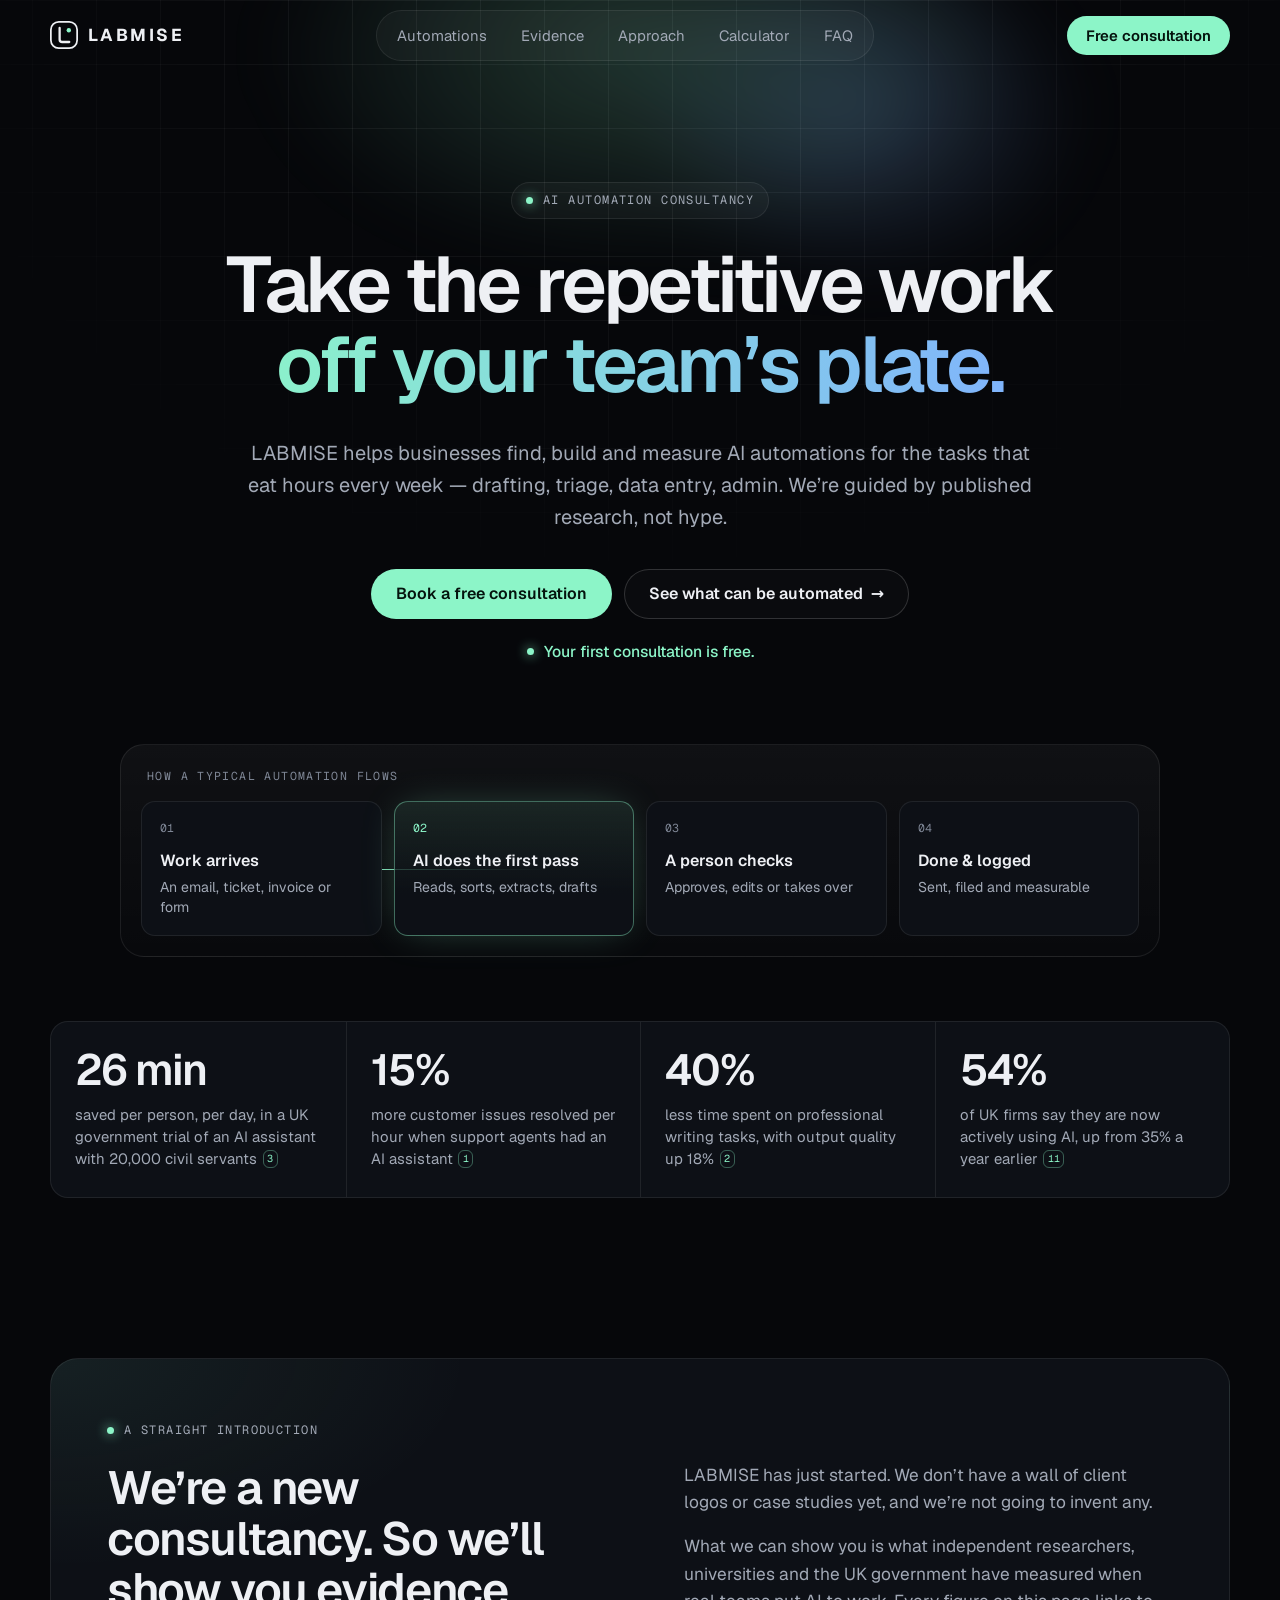
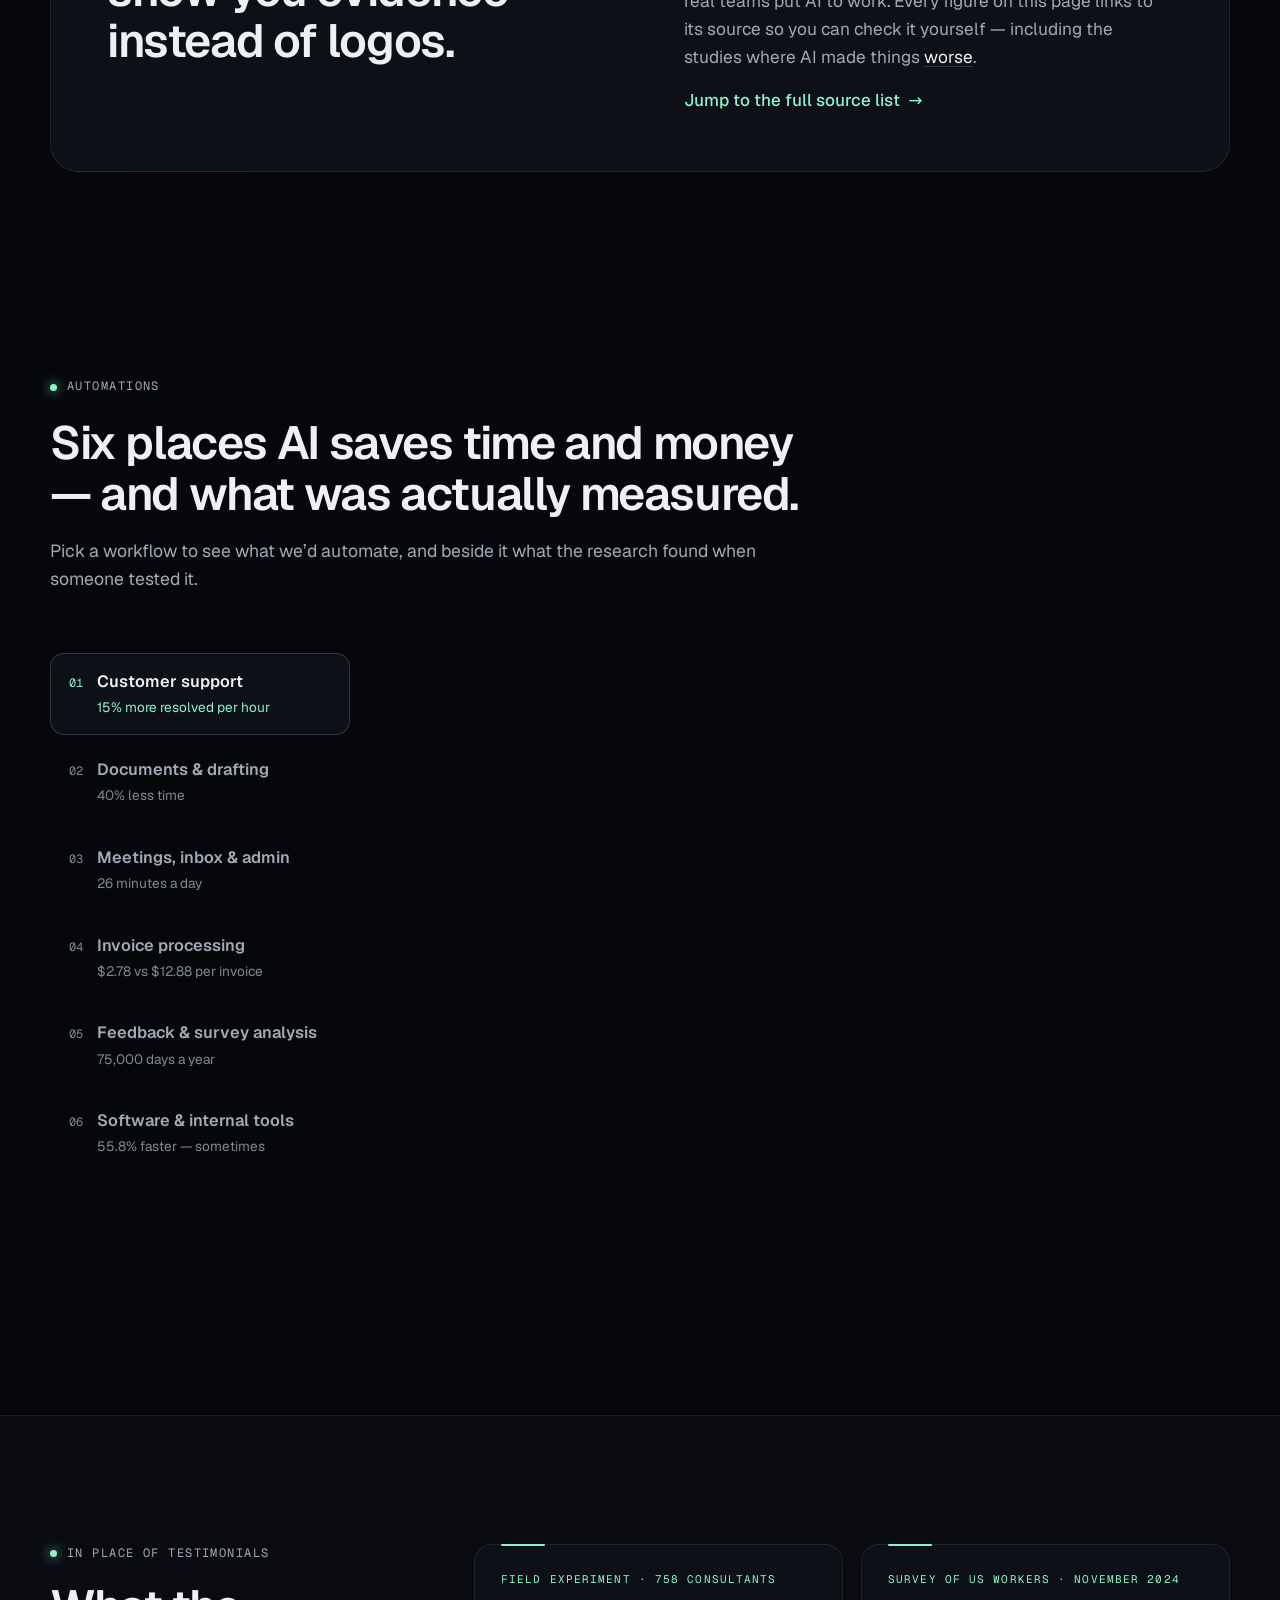
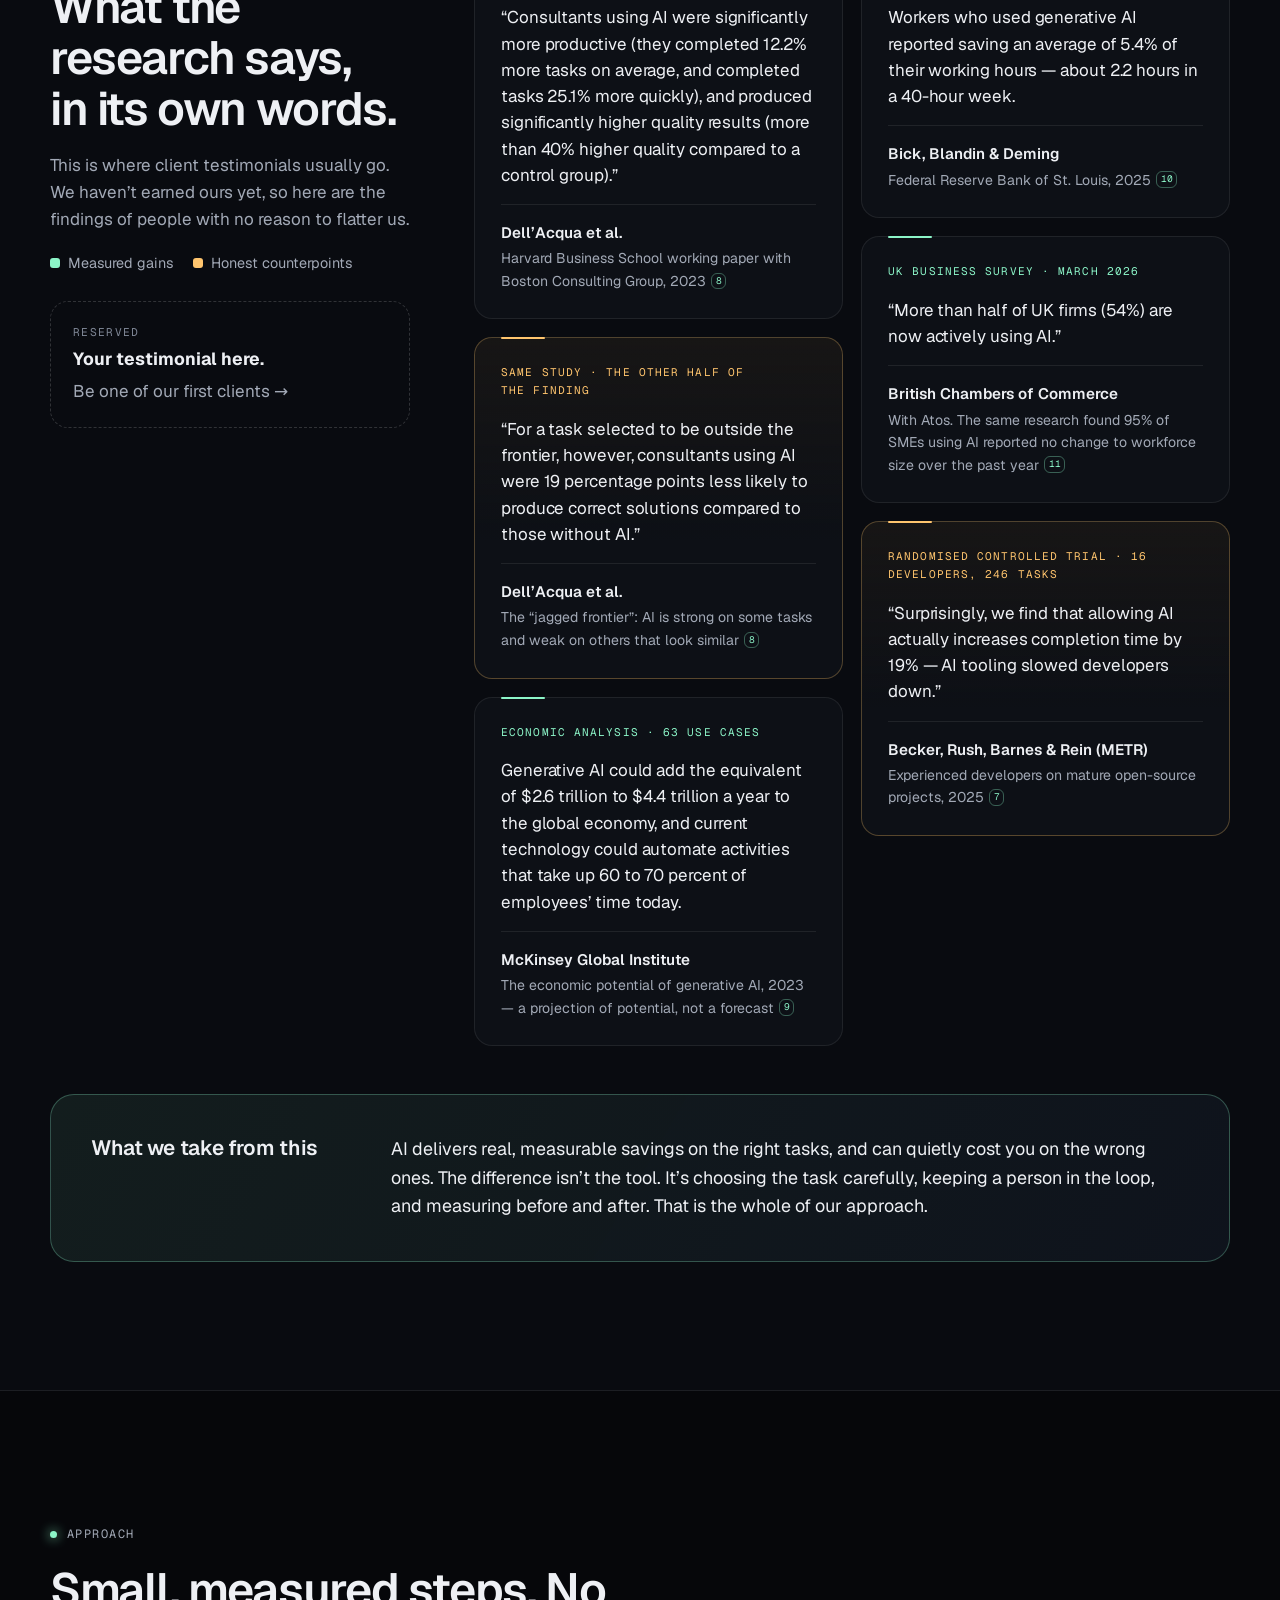
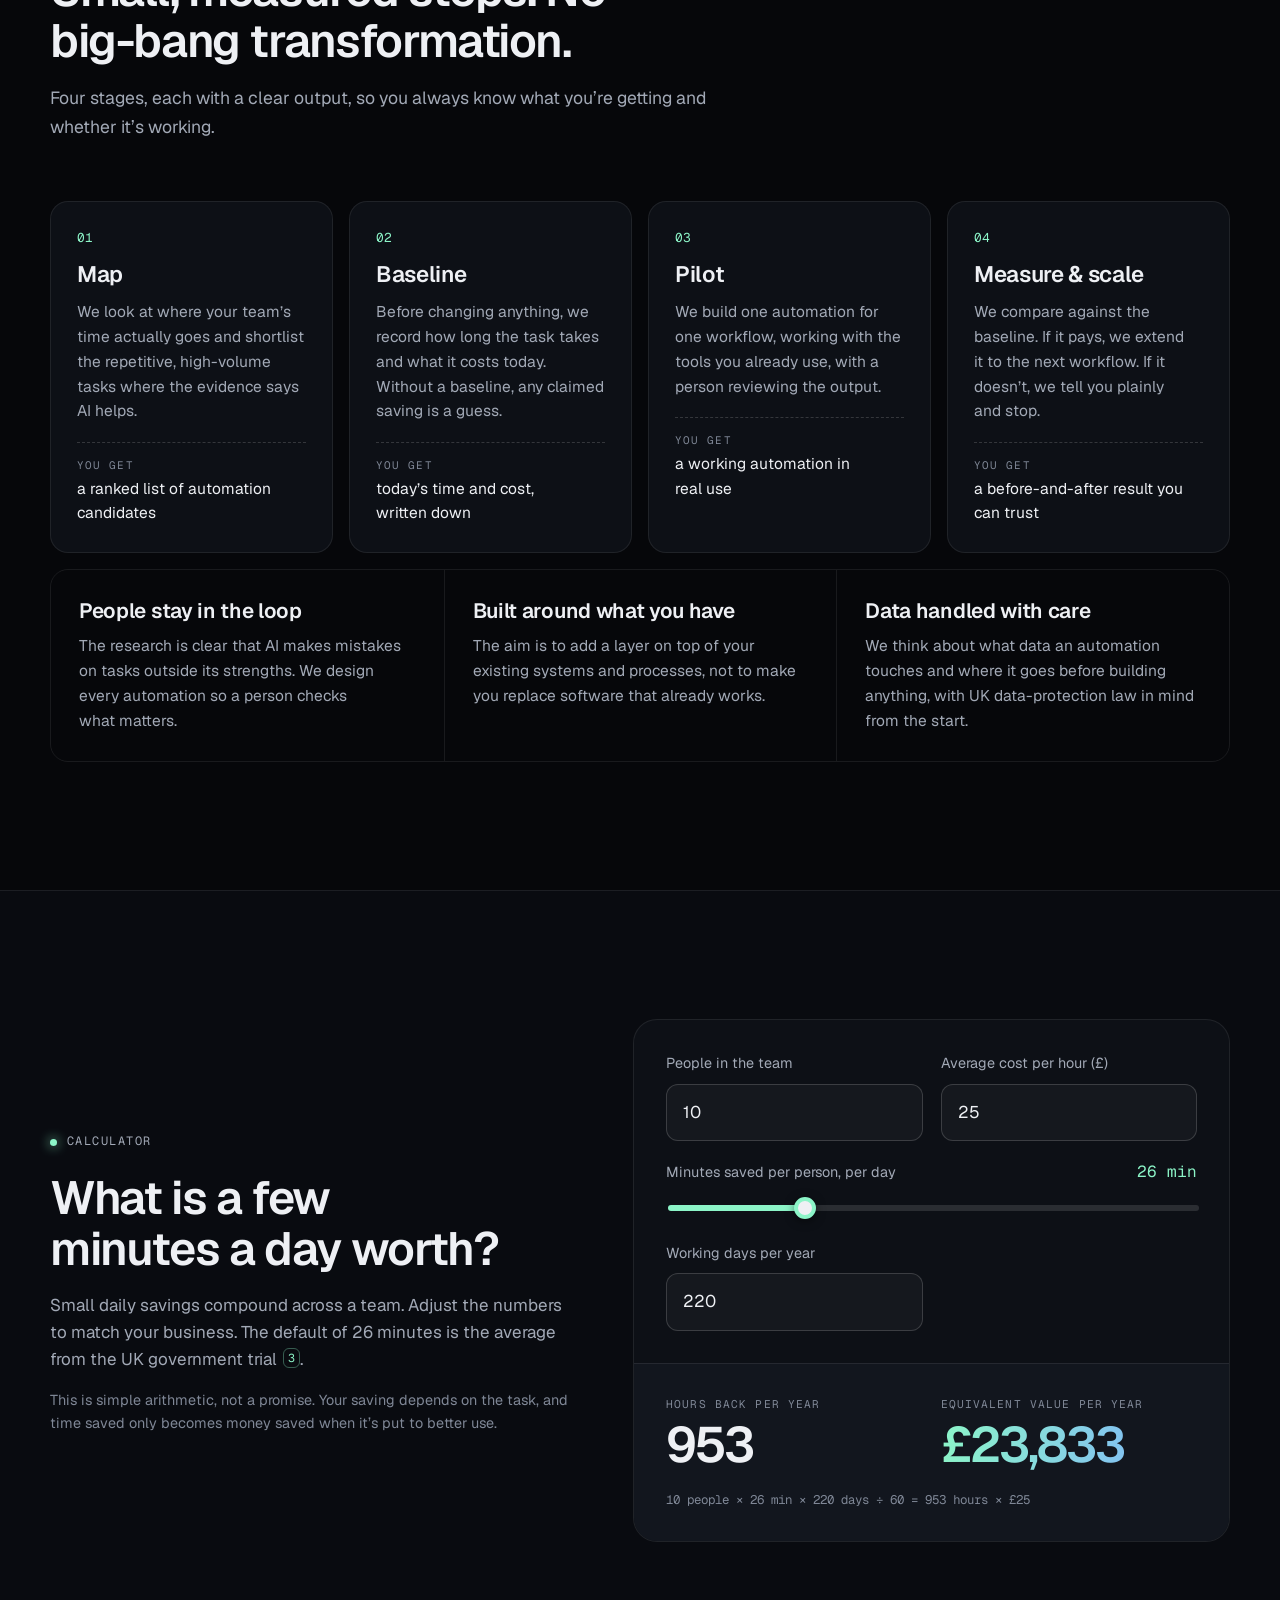
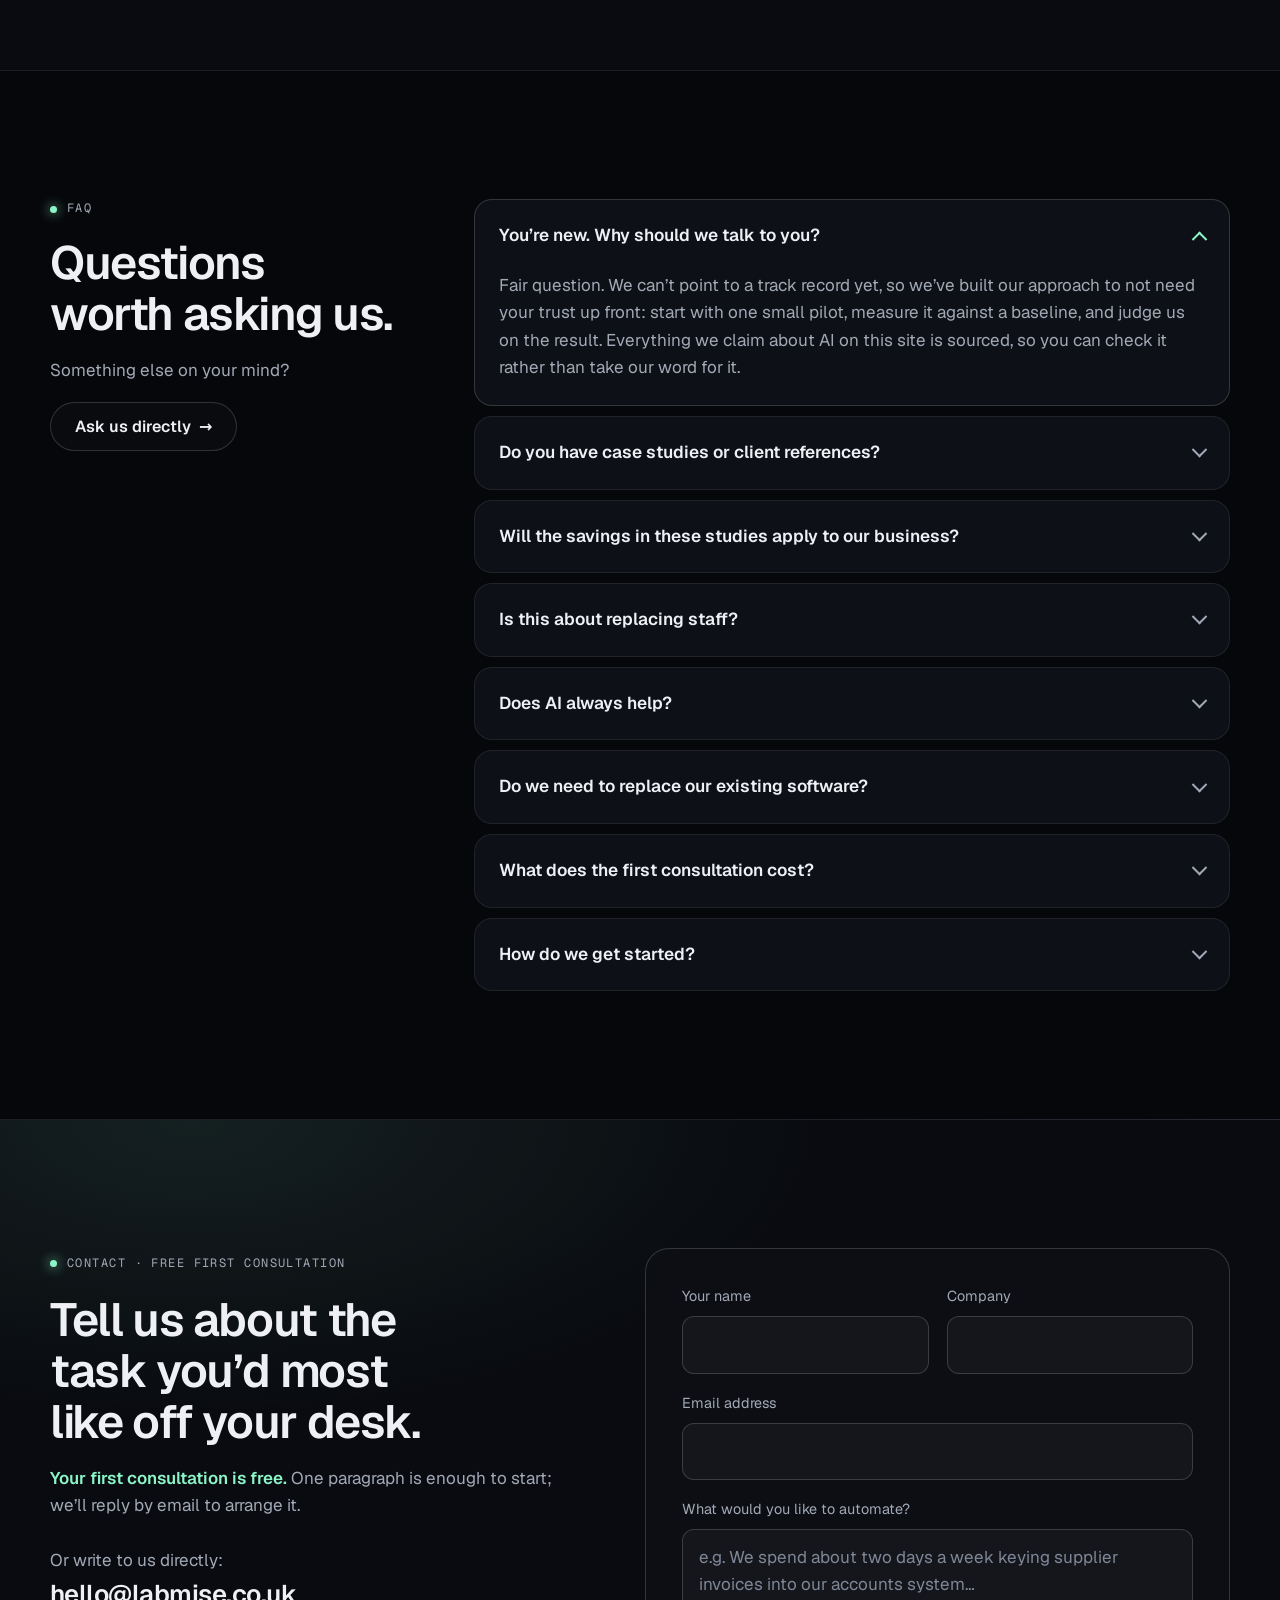
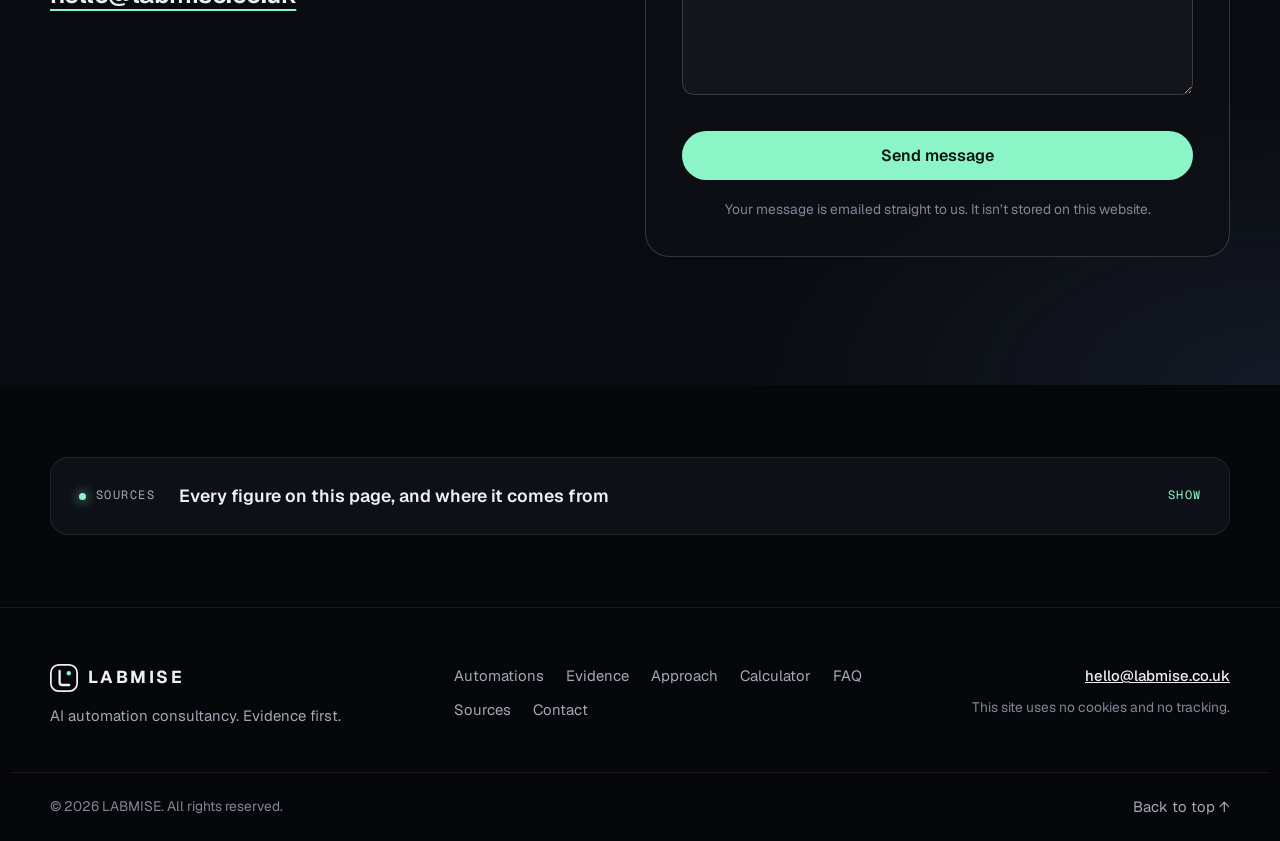
==== commit 7df5c114: "Highlight the free first consultation Co-Authored-By: Claude Fable 5.2 <noreply@anthropic.com> Claud" ====
--- a/public/index.html
+++ b/public/index.html
@@ -4,7 +4,7 @@
   <meta charset="utf-8">
   <meta name="viewport" content="width=device-width, initial-scale=1">
   <title>LABMISE — AI automation consultancy</title>
-  <meta name="description" content="LABMISE helps businesses find, build and measure AI automations for repetitive work. A new consultancy, guided by published research rather than hype.">
+  <meta name="description" content="LABMISE helps businesses find, build and measure AI automations for repetitive work. Your first consultation is free.">
   <link rel="canonical" href="https://labmise.co.uk/">
   <meta name="theme-color" content="#06070a">
 
@@ -54,10 +54,10 @@
         <a href="#calculator">Calculator</a>
         <a href="#faq">FAQ</a>
         <a href="#book" data-booking-only hidden>Book a call</a>
-        <a class="nav__cta-mobile" href="#contact">Get in touch</a>
+        <a class="nav__cta-mobile" href="#contact">Free consultation</a>
       </nav>
 
-      <a class="btn btn--primary btn--sm nav__cta" href="#contact">Get in touch</a>
+      <a class="btn btn--primary btn--sm nav__cta" href="#contact">Free consultation</a>
       <button class="nav__toggle" type="button" aria-expanded="false" aria-controls="nav-links" aria-label="Open menu">
         <span></span><span></span>
       </button>
@@ -78,9 +78,10 @@
         <h1>Take the repetitive work <span class="grad">off your team’s plate.</span></h1>
         <p class="hero__lede">LABMISE helps businesses find, build and measure AI automations for the tasks that eat hours every week — drafting, triage, data entry, admin. We’re guided by published research, not hype.</p>
         <div class="hero__actions">
-          <a class="btn btn--primary" href="#contact">Start a conversation</a>
+          <a class="btn btn--primary" href="#contact">Book a free consultation</a>
           <a class="btn btn--ghost" href="#automations">See what can be automated <span aria-hidden="true">→</span></a>
         </div>
+        <p class="hero__free"><span class="dot"></span>Your first consultation is free.</p>
 
         <!-- Concept diagram, not a product screenshot -->
         <figure class="flow" aria-label="How a typical automation flows">
@@ -541,8 +542,12 @@
             <p>That isn’t the goal. We aim to work with the systems you already have and add automation on top. If something can’t be done sensibly with your current setup, we’ll say so before any work starts.</p>
           </details>
           <details>
+            <summary>What does the first consultation cost?</summary>
+            <p>Nothing. Your first consultation is free. We’ll talk through the task that’s costing you the most time and whether it’s a good candidate for automation.</p>
+          </details>
+          <details>
             <summary>How do we get started?</summary>
-            <p>Send us a message describing the task that takes up the most time in your business. We’ll come back to you to talk through whether it’s a good candidate for automation.</p>
+            <p>Send us a message describing the task that takes up the most time in your business. We’ll come back to you to arrange your free first consultation.</p>
           </details>
         </div>
       </div>
@@ -552,9 +557,9 @@
     <section class="section section--cta" id="contact">
       <div class="wrap contact-layout">
         <div class="reveal">
-          <p class="eyebrow"><span class="dot"></span>Contact</p>
+          <p class="eyebrow"><span class="dot"></span>Contact · Free first consultation</p>
           <h2>Tell us about the task you’d most like off your desk.</h2>
-          <p>One paragraph is enough. We’ll reply by email.</p>
+          <p><strong class="hl">Your first consultation is free.</strong> One paragraph is enough to start; we’ll reply by email to arrange it.</p>
           <p class="contact__email">Or write to us directly:<br><a href="mailto:hello@labmise.co.uk">hello@labmise.co.uk</a></p>
           <p data-booking-only hidden><a class="link-arrow" href="#book">Or book a call <span aria-hidden="true">→</span></a></p>
         </div>
@@ -598,7 +603,7 @@
       <div class="wrap booking-layout">
         <div class="reveal">
           <p class="eyebrow"><span class="dot"></span>Book a call</p>
-          <h2>Prefer to talk it through?</h2>
+          <h2>Book your free first consultation.</h2>
           <p>Pick a time that suits you and we’ll talk about the task you’d like to automate.</p>
           <p class="note">The calendar is provided by a third-party booking service and only loads when you open it.</p>
         </div>
--- a/public/assets/css/styles.css
+++ b/public/assets/css/styles.css
@@ -383,6 +383,17 @@
   gap: 12px;
   margin-top: 36px;
 }
+
+.hero__free {
+  display: inline-flex;
+  align-items: center;
+  gap: 10px;
+  margin-top: 20px;
+  font-size: 0.98rem;
+  font-weight: 500;
+  color: var(--accent);
+}
+.hl { color: var(--accent); font-weight: 600; }
 
 /* Flow diagram */
 .flow {
